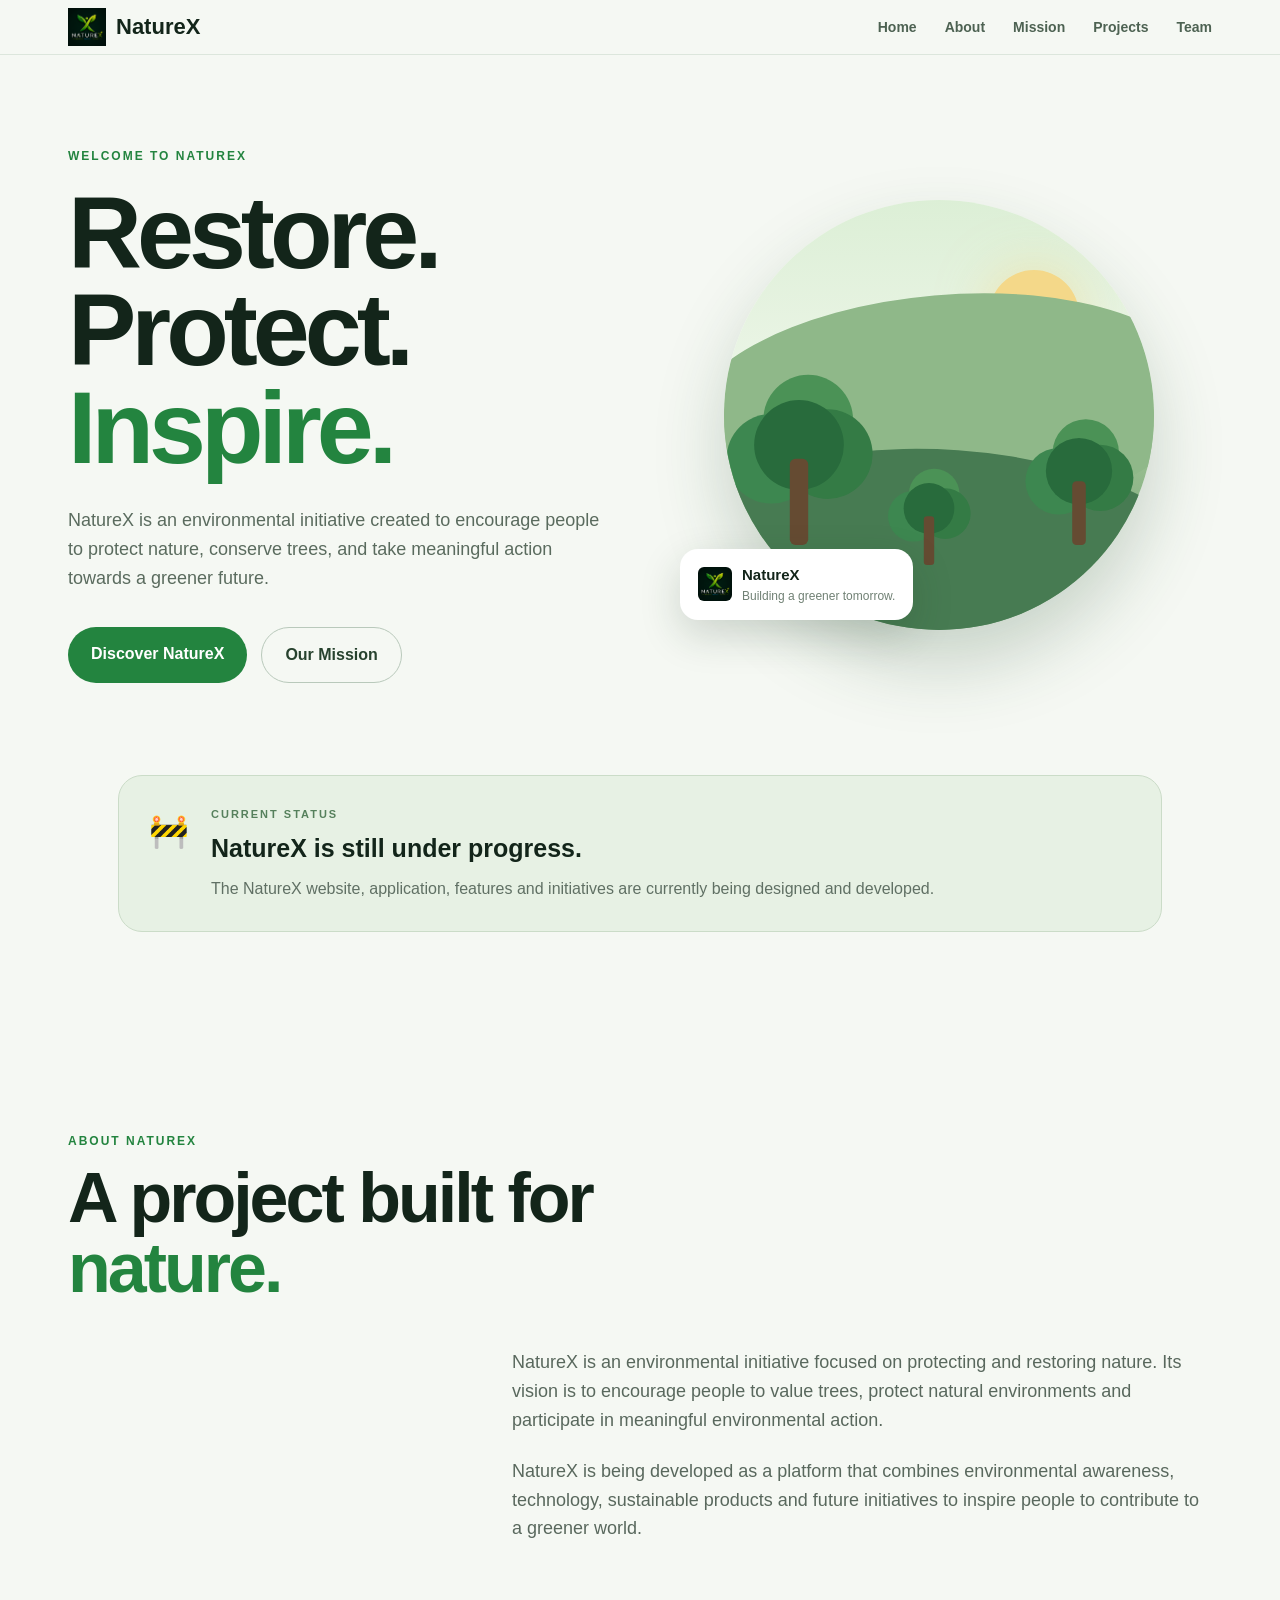
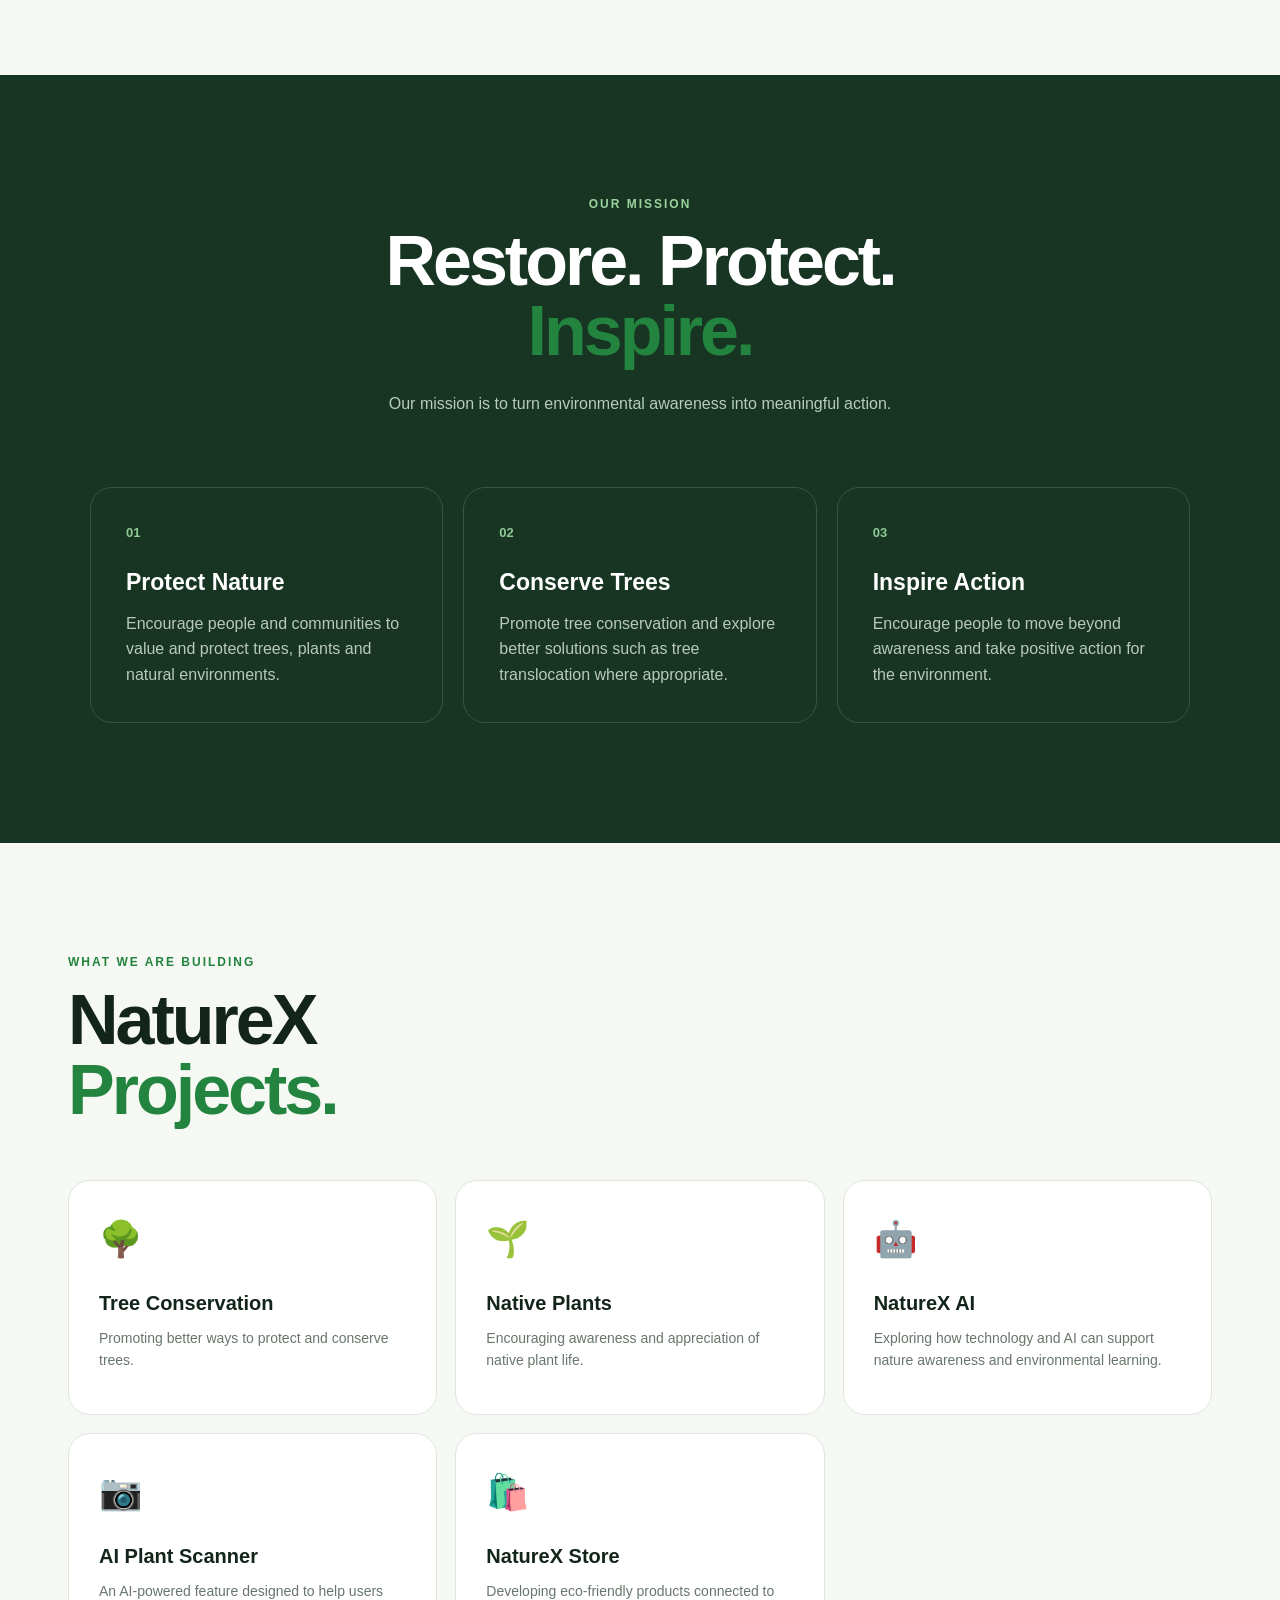
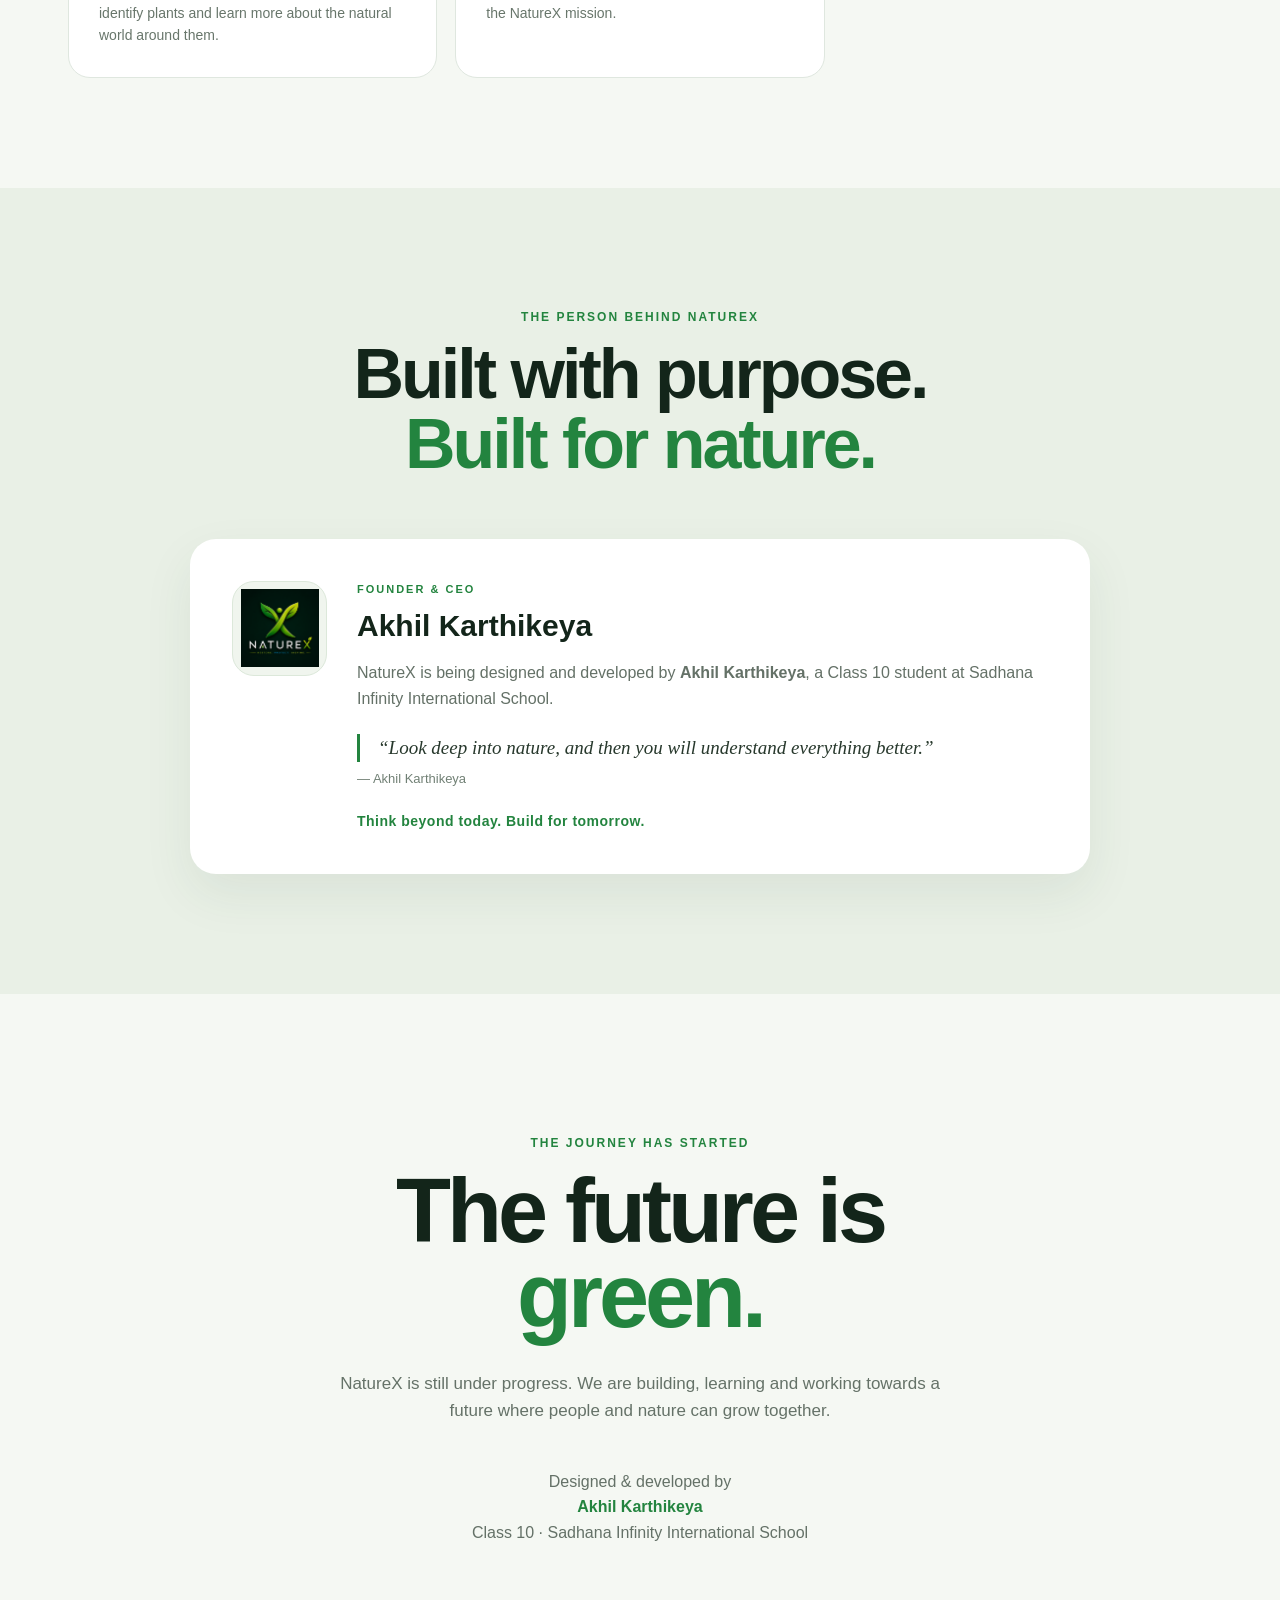
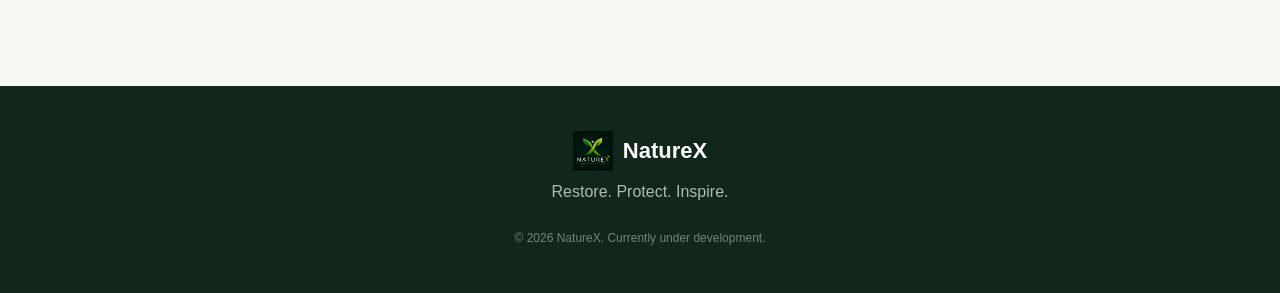
==== index.html @ 099fcb71 "Initial NatureX website" ====
<!DOCTYPE html>
<html lang="en">

<head>

    <meta charset="UTF-8">

    <meta name="viewport"
        content="width=device-width, initial-scale=1.0">

    <title>
        NatureX | Restore. Protect. Inspire.
    </title>

    <meta name="description"
        content="NatureX is an environmental initiative focused on protecting nature, conserving trees, encouraging tree translocation, promoting native plants, and inspiring people to build a greener future.">

    <link rel="stylesheet" href="style.css">

</head>


<body>


    <!-- =========================
         NAVIGATION
    ========================== -->

    <header class="navbar">

        <div class="nav-container">

            <a href="#home" class="brand">

                <img
                    src="images/naturex_logo.png"
                    alt="NatureX Logo"
                >

                <span>
                    NatureX
                </span>

            </a>


            <nav>

                <a href="#home">
                    Home
                </a>

                <a href="#about">
                    About
                </a>

                <a href="#mission">
                    Mission
                </a>

                <a href="#projects">
                    Projects
                </a>

                <a href="#team">
                    Team
                </a>

            </nav>

        </div>

    </header>



    <!-- =========================
         MAIN
    ========================== -->

    <main>


        <!-- =========================
             HERO
        ========================== -->

        <section
            id="home"
            class="hero"
        >

            <div class="hero-content">

                <p class="small-title">
                    WELCOME TO NATUREX
                </p>


                <h1>

                    Restore.<br>

                    Protect.<br>

                    <span>
                        Inspire.
                    </span>

                </h1>


                <p class="hero-text">

                    NatureX is an environmental initiative created
                    to encourage people to protect nature, conserve
                    trees, and take meaningful action towards a
                    greener future.

                </p>


                <div class="hero-buttons">

                    <a
                        href="#about"
                        class="primary-button"
                    >
                        Discover NatureX
                    </a>


                    <a
                        href="#mission"
                        class="secondary-button"
                    >
                        Our Mission
                    </a>

                </div>

            </div>



            <!-- NATURE VISUAL -->

            <div class="hero-nature">

                <div class="nature-scene">

                    <div class="sun"></div>

                    <div class="hill hill-back"></div>

                    <div class="hill hill-front"></div>


                    <div class="tree tree-one">

                        <div class="tree-top"></div>

                        <div class="tree-trunk"></div>

                    </div>


                    <div class="tree tree-two">

                        <div class="tree-top"></div>

                        <div class="tree-trunk"></div>

                    </div>


                    <div class="tree tree-three">

                        <div class="tree-top"></div>

                        <div class="tree-trunk"></div>

                    </div>

                </div>



                <!-- FLOATING NATUREX CARD -->

                <div class="hero-card">

                    <img
                        src="images/naturex_logo.png"
                        alt="NatureX Logo"
                    >

                    <div>

                        <strong>
                            NatureX
                        </strong>

                        <span>
                            Building a greener tomorrow.
                        </span>

                    </div>

                </div>

            </div>

        </section>



        <!-- =========================
             DEVELOPMENT STATUS
        ========================== -->

        <section class="development">

            <div class="development-card">

                <div class="development-icon">
                    🚧
                </div>


                <div>

                    <p class="development-label">
                        CURRENT STATUS
                    </p>


                    <h2>
                        NatureX is still under progress.
                    </h2>


                    <p>

                        The NatureX website, application,
                        features and initiatives are currently
                        being designed and developed.

                    </p>

                </div>

            </div>

        </section>



        <!-- =========================
             ABOUT
        ========================== -->

        <section
            id="about"
            class="section"
        >

            <div class="section-heading">

                <p class="eyebrow">
                    ABOUT NATUREX
                </p>


                <h2>

                    A project built for<br>

                    <span>
                        nature.
                    </span>

                </h2>

            </div>


            <div class="about-content">

                <p>

                    NatureX is an environmental initiative
                    focused on protecting and restoring nature.
                    Its vision is to encourage people to value
                    trees, protect natural environments and
                    participate in meaningful environmental action.

                </p>


                <p>

                    NatureX is being developed as a platform
                    that combines environmental awareness,
                    technology, sustainable products and future
                    initiatives to inspire people to contribute
                    to a greener world.

                </p>

            </div>

        </section>



        <!-- =========================
             MISSION
        ========================== -->

        <section
            id="mission"
            class="mission-section"
        >

            <div class="section-heading center">

                <p class="eyebrow">
                    OUR MISSION
                </p>


                <h2>

                    Restore. Protect.<br>

                    <span>
                        Inspire.
                    </span>

                </h2>


                <p class="heading-description">

                    Our mission is to turn environmental
                    awareness into meaningful action.

                </p>

            </div>



            <div class="mission-grid">


                <div class="mission-card">

                    <div class="mission-number">
                        01
                    </div>


                    <h3>
                        Protect Nature
                    </h3>


                    <p>

                        Encourage people and communities
                        to value and protect trees, plants
                        and natural environments.

                    </p>

                </div>



                <div class="mission-card">

                    <div class="mission-number">
                        02
                    </div>


                    <h3>
                        Conserve Trees
                    </h3>


                    <p>

                        Promote tree conservation and explore
                        better solutions such as tree
                        translocation where appropriate.

                    </p>

                </div>



                <div class="mission-card">

                    <div class="mission-number">
                        03
                    </div>


                    <h3>
                        Inspire Action
                    </h3>


                    <p>

                        Encourage people to move beyond
                        awareness and take positive action
                        for the environment.

                    </p>

                </div>

            </div>

        </section>



        <!-- =========================
             PROJECTS
        ========================== -->

        <section
            id="projects"
            class="section"
        >

            <div class="section-heading">

                <p class="eyebrow">
                    WHAT WE ARE BUILDING
                </p>


                <h2>

                    NatureX<br>

                    <span>
                        Projects.
                    </span>

                </h2>

            </div>



            <div class="projects-grid">


                <!-- TREE CONSERVATION -->

                <div class="project-card">

                    <span class="project-icon">
                        🌳
                    </span>


                    <h3>
                        Tree Conservation
                    </h3>


                    <p>

                        Promoting better ways to protect
                        and conserve trees.

                    </p>

                </div>



                <!-- NATIVE PLANTS -->

                <div class="project-card">

                    <span class="project-icon">
                        🌱
                    </span>


                    <h3>
                        Native Plants
                    </h3>


                    <p>

                        Encouraging awareness and appreciation
                        of native plant life.

                    </p>

                </div>



                <!-- NATUREX AI -->

                <div class="project-card">

                    <span class="project-icon">
                        🤖
                    </span>


                    <h3>
                        NatureX AI
                    </h3>


                    <p>

                        Exploring how technology and AI can
                        support nature awareness and
                        environmental learning.

                    </p>

                </div>



                <!-- AI PLANT SCANNER -->

                <div class="project-card">

                    <span class="project-icon">
                        📷
                    </span>


                    <h3>
                        AI Plant Scanner
                    </h3>


                    <p>

                        An AI-powered feature designed to
                        help users identify plants and learn
                        more about the natural world around them.

                    </p>

                </div>



                <!-- NATUREX STORE -->

                <div class="project-card">

                    <span class="project-icon">
                        🛍️
                    </span>


                    <h3>
                        NatureX Store
                    </h3>


                    <p>

                        Developing eco-friendly products
                        connected to the NatureX mission.

                    </p>

                </div>

            </div>

        </section>



        <!-- =========================
             TEAM / FOUNDER
        ========================== -->

        <section
            id="team"
            class="team-section"
        >

            <div class="section-heading center">

                <p class="eyebrow">
                    THE PERSON BEHIND NATUREX
                </p>


                <h2>

                    Built with purpose.<br>

                    <span>
                        Built for nature.
                    </span>

                </h2>

            </div>



            <div class="founder-card">


                <!-- NATUREX LOGO -->

                <div class="founder-icon">

                    <img
                        src="images/naturex_logo.png"
                        alt="NatureX Logo"
                    >

                </div>



                <div class="founder-content">

                    <p class="founder-role">
                        FOUNDER & CEO
                    </p>


                    <h3>
                        Akhil Karthikeya
                    </h3>


                    <p class="founder-description">

                        NatureX is being designed and developed
                        by <strong>Akhil Karthikeya</strong>,
                        a Class 10 student at Sadhana Infinity
                        International School.

                    </p>


                    <!-- QUOTE -->

                    <blockquote>

                        “Look deep into nature, and then you
                        will understand everything better.”

                    </blockquote>


                    <p class="quote-author">
                        — Akhil Karthikeya
                    </p>


                    <p class="founder-motto">

                        Think beyond today.
                        Build for tomorrow.

                    </p>

                </div>

            </div>

        </section>



        <!-- =========================
             FINAL MESSAGE
        ========================== -->

        <section class="final-message">

            <p class="eyebrow">
                THE JOURNEY HAS STARTED
            </p>


            <h2>

                The future is<br>

                <span>
                    green.
                </span>

            </h2>


            <p>

                NatureX is still under progress.
                We are building, learning and working
                towards a future where people and nature
                can grow together.

            </p>


            <div class="final-credit">

                Designed & developed by<br>


                <strong>
                    Akhil Karthikeya
                </strong>


                <br>


                Class 10 · Sadhana Infinity International School

            </div>

        </section>

    </main>



    <!-- =========================
         FOOTER
    ========================== -->

    <footer>

        <div class="footer-logo">

            <img
                src="images/naturex_logo.png"
                alt="NatureX Logo"
            >


            <span>
                NatureX
            </span>

        </div>


        <p>
            Restore. Protect. Inspire.
        </p>


        <p class="copyright">

            © 2026 NatureX.
            Currently under development.

        </p>

    </footer>



    <script src="script.js"></script>

</body>

</html>
---- style.css ----
* {
    margin: 0;
    padding: 0;
    box-sizing: border-box;
}


html {
    scroll-behavior: smooth;
}


body {
    font-family: Arial, Helvetica, sans-serif;

    background: #f5f8f3;

    color: #13251a;

    line-height: 1.6;
}


a {
    text-decoration: none;

    color: inherit;
}


/* =========================
   NAVIGATION
========================= */

.navbar {
    position: sticky;

    top: 0;

    z-index: 1000;

    background: rgba(245, 248, 243, 0.94);

    backdrop-filter: blur(12px);

    border-bottom: 1px solid #dce6dc;
}


.nav-container {
    max-width: 1200px;

    margin: auto;

    padding: 8px 28px;

    display: flex;

    align-items: center;

    justify-content: space-between;
}


.brand {
    display: flex;

    align-items: center;

    gap: 10px;

    font-size: 22px;

    font-weight: 800;
}


.brand img {
    width: 38px;

    height: 38px;

    object-fit: contain;
}


nav {
    display: flex;

    gap: 28px;
}


nav a {
    font-size: 14px;

    font-weight: 600;

    color: #4d6252;

    transition: 0.3s;
}


nav a:hover {
    color: #23843f;
}


/* =========================
   HERO
========================= */

.hero {
    min-height: 720px;

    max-width: 1200px;

    margin: auto;

    padding: 80px 28px;

    display: grid;

    grid-template-columns: 1fr 1fr;

    align-items: center;

    gap: 50px;
}


.small-title,
.eyebrow {
    color: #23843f;

    font-size: 12px;

    font-weight: 800;

    letter-spacing: 2px;
}


.hero h1 {
    margin-top: 18px;

    font-size: clamp(58px, 8vw, 105px);

    line-height: 0.95;

    letter-spacing: -5px;
}


.hero h1 span,
.section-heading span,
.final-message span {
    color: #23843f;
}


.hero-text {
    max-width: 570px;

    margin-top: 30px;

    font-size: 18px;

    color: #5a6b5e;
}


.hero-buttons {
    margin-top: 35px;

    display: flex;

    gap: 14px;

    flex-wrap: wrap;
}


.primary-button,
.secondary-button {
    padding: 14px 23px;

    border-radius: 50px;

    font-weight: 700;

    transition: 0.3s;
}


.primary-button {
    background: #23843f;

    color: white;
}


.primary-button:hover {
    transform: translateY(-3px);

    box-shadow:
        0 10px 25px rgba(35, 132, 63, 0.25);
}


.secondary-button {
    border: 1px solid #b9c9bb;

    color: #27422e;
}


.secondary-button:hover {
    background: #e6eee5;
}


/* =========================
   HERO NATURE SCENE
========================= */

.hero-nature {
    min-height: 480px;

    position: relative;

    display: flex;

    justify-content: center;

    align-items: center;
}


.nature-scene {
    width: 430px;

    height: 430px;

    position: relative;

    overflow: hidden;

    border-radius: 50%;

    background:
        linear-gradient(
            180deg,
            #dcefd6 0%,
            #eef6e9 48%,
            #a7c99b 49%,
            #65966a 100%
        );

    box-shadow:
        0 35px 70px rgba(39, 84, 48, 0.22);

    transition:
        transform 0.5s ease,
        box-shadow 0.5s ease;
}


.nature-scene:hover {
    transform: translateY(-8px) scale(1.02);

    box-shadow:
        0 45px 85px rgba(39, 84, 48, 0.28);
}


/* SUN */

.sun {
    position: absolute;

    width: 90px;

    height: 90px;

    border-radius: 50%;

    background: #f4d889;

    top: 70px;

    right: 75px;

    box-shadow:
        0 0 50px rgba(244, 216, 137, 0.55);
}


/* HILLS */

.hill {
    position: absolute;

    border-radius: 50%;
}


.hill-back {
    width: 520px;

    height: 230px;

    left: -40px;

    bottom: 105px;

    background: #8fb889;

    transform: rotate(-5deg);
}


.hill-front {
    width: 560px;

    height: 260px;

    left: -55px;

    bottom: -80px;

    background: #477b52;

    transform: rotate(4deg);
}


/* TREES */

.tree {
    position: absolute;

    bottom: 85px;

    z-index: 5;
}


.tree-trunk {
    position: absolute;

    width: 16px;

    height: 75px;

    left: 50%;

    transform: translateX(-50%);

    bottom: 0;

    background: #654b32;

    border-radius: 5px;
}


.tree-top {
    position: absolute;

    width: 78px;

    height: 78px;

    left: 50%;

    transform: translateX(-50%);

    bottom: 48px;

    border-radius: 50%;

    background: #286b3c;

    box-shadow:
        25px 8px 0 #347b45,
        -24px 12px 0 #3d8750,
        8px -22px 0 #4b9256;
}


.tree-one {
    left: 75px;

    transform: scale(1.15);
}


.tree-two {
    right: 75px;

    transform: scale(0.85);
}


.tree-three {
    left: 205px;

    bottom: 65px;

    transform: scale(0.65);
}


/* =========================
   FLOATING NATUREX CARD
========================= */

.hero-card {
    position: absolute;

    bottom: 35px;

    left: 15px;

    background: white;

    padding: 14px 18px;

    border-radius: 18px;

    box-shadow:
        0 15px 40px rgba(25, 55, 31, 0.18);

    display: flex;

    align-items: center;

    gap: 10px;

    z-index: 20;

    animation:
        floatingCard 4s ease-in-out infinite;
}


.hero-card img {
    width: 34px;

    height: 34px;

    object-fit: contain;

    border-radius: 6px;
}


.hero-card div {
    display: flex;

    flex-direction: column;
}


.hero-card strong {
    font-size: 15px;
}


.hero-card span {
    color: #708074;

    font-size: 12px;
}


@keyframes floatingCard {

    0%,
    100% {
        transform: translateY(0);
    }

    50% {
        transform: translateY(-8px);
    }
}


/* =========================
   DEVELOPMENT NOTICE
========================= */

.development {
    max-width: 1100px;

    margin: auto;

    padding:
        0 28px 90px;
}


.development-card {
    background: #e7f1e4;

    border: 1px solid #cbdcc8;

    border-radius: 24px;

    padding: 30px;

    display: flex;

    gap: 22px;

    align-items: flex-start;
}


.development-icon {
    font-size: 32px;
}


.development-label {
    color: #56805c;

    font-size: 11px;

    font-weight: 800;

    letter-spacing: 2px;
}


.development h2 {
    margin:
        4px 0 8px;

    font-size: 25px;
}


.development p:last-child {
    color: #607064;
}


/* =========================
   GENERAL SECTIONS
========================= */

.section {
    max-width: 1200px;

    margin: auto;

    padding:
        110px 28px;
}


.section-heading h2 {
    margin-top: 12px;

    font-size:
        clamp(42px, 6vw, 70px);

    line-height: 1;

    letter-spacing: -3px;
}


.about-content {
    max-width: 700px;

    margin-top: 45px;

    margin-left: auto;
}


.about-content p {
    margin-bottom: 22px;

    font-size: 18px;

    color: #59685d;
}


/* =========================
   MISSION
========================= */

.mission-section {
    padding:
        120px 28px;

    background: #173522;

    color: white;
}


.center {
    text-align: center;
}


.mission-section .eyebrow {
    color: #9bd39e;
}


.mission-section h2 {
    margin-top: 12px;

    font-size:
        clamp(42px, 6vw, 70px);

    line-height: 1;

    letter-spacing: -3px;
}


.heading-description {
    max-width: 560px;

    margin:
        25px auto 0;

    color: #b8cbbd;
}


.mission-grid {
    max-width: 1100px;

    margin:
        70px auto 0;

    display: grid;

    grid-template-columns:
        repeat(3, 1fr);

    gap: 20px;
}


.mission-card {
    padding: 35px;

    border:
        1px solid #365540;

    border-radius: 22px;

    transition:
        transform 0.3s ease,
        background 0.3s ease;
}


.mission-card:hover {
    transform: translateY(-6px);

    background: #1d412a;
}


.mission-number {
    color: #8fc995;

    font-weight: 800;

    font-size: 13px;
}


.mission-card h3 {
    margin:
        20px 0 10px;

    font-size: 23px;
}


.mission-card p {
    color: #b9c9bd;
}


/* =========================
   PROJECTS
========================= */

.projects-grid {
    margin-top: 55px;

    display: grid;

    grid-template-columns:
        repeat(3, 1fr);

    gap: 18px;
}


.project-card {
    min-height: 235px;

    padding: 30px;

    background: white;

    border:
        1px solid #dfe7df;

    border-radius: 22px;

    transition:
        0.3s;

    display: flex;

    flex-direction: column;

    justify-content: flex-start;
}


.project-card:hover {
    transform: translateY(-7px);

    box-shadow:
        0 20px 40px
        rgba(38, 71, 43, 0.1);
}


.project-icon {
    font-size: 35px;

    display: block;

    margin-bottom: 12px;
}


.project-card h3 {
    margin:
        8px 0 8px;

    font-size: 20px;
}


.project-card p {
    color: #68766b;

    font-size: 14px;
}


/* =========================
   TEAM / FOUNDER
========================= */

.team-section {
    padding:
        120px 28px;

    background: #e9f0e6;
}


.founder-card {
    max-width: 900px;

    margin:
        60px auto 0;

    padding: 42px;

    background: white;

    border-radius: 26px;

    display: flex;

    gap: 30px;

    align-items: flex-start;

    box-shadow:
        0 20px 50px
        rgba(42, 71, 46, 0.08);
}


/* FOUNDER LOGO */

.founder-icon {
    width: 95px;

    height: 95px;

    flex-shrink: 0;

    border-radius: 22px;

    display: grid;

    place-items: center;

    background: #f0f5ee;

    border: 1px solid #dce8da;

    overflow: hidden;
}


.founder-icon img {
    width: 78px;

    height: 78px;

    object-fit: contain;
}


.founder-content {
    flex: 1;
}


.founder-role {
    color: #23843f;

    font-size: 11px;

    font-weight: 800;

    letter-spacing: 2px;
}


.founder-card h3 {
    font-size: 30px;

    margin:
        4px 0 10px;
}


.founder-description {
    color: #647167;

    margin-bottom: 22px;
}


/* QUOTE */

.founder-card blockquote {
    margin-top: 18px;

    padding-left: 18px;

    border-left: 3px solid #23843f;

    font-family:
        Georgia,
        "Times New Roman",
        serif;

    font-size: 19px;

    font-style: italic;

    line-height: 1.5;

    color: #27382c;
}


.quote-author {
    margin-top: 7px;

    color: #718075;

    font-size: 13px;
}


.founder-motto {
    margin-top: 20px;

    color: #23843f;

    font-size: 14px;

    font-weight: 800;

    letter-spacing: 0.5px;
}


/* =========================
   FINAL MESSAGE
========================= */

.final-message {
    padding:
        140px 28px;

    text-align: center;

    background: #f5f8f3;
}


.final-message h2 {
    margin-top: 15px;

    font-size:
        clamp(50px, 8vw, 90px);

    line-height: 0.95;

    letter-spacing: -4px;
}


.final-message > p:not(.eyebrow) {
    max-width: 600px;

    margin:
        30px auto;

    color: #657268;

    font-size: 17px;
}


.final-credit {
    margin-top: 45px;

    color: #647167;
}


.final-credit strong {
    color: #23843f;
}


/* =========================
   FOOTER
========================= */

footer {
    padding:
        45px 28px;

    text-align: center;

    background: #11271a;

    color: #aebdaf;
}


.footer-logo {
    display: flex;

    align-items: center;

    justify-content: center;

    gap: 10px;

    color: white;

    font-size: 22px;

    font-weight: 800;
}


.footer-logo img {
    width: 40px;

    height: 40px;

    object-fit: contain;
}


footer p {
    margin-top: 8px;
}


.copyright {
    margin-top: 25px;

    font-size: 12px;

    color: #738578;
}


/* =========================
   TABLET
========================= */

@media (max-width: 900px) {

    nav {
        display: none;
    }


    .hero {
        grid-template-columns: 1fr;

        padding-top: 60px;
    }


    .hero-nature {
        min-height: 400px;
    }


    .nature-scene {
        width: 350px;

        height: 350px;
    }


    .mission-grid {
        grid-template-columns:
            1fr 1fr;
    }


    .projects-grid {
        grid-template-columns:
            1fr 1fr;
    }

}


/* =========================
   MOBILE
========================= */

@media (max-width: 600px) {

    .nav-container {
        padding:
            8px 18px;
    }


    .brand {
        font-size: 19px;
    }


    .hero {
        padding:
            50px 20px;
    }


    .hero h1 {
        letter-spacing: -3px;
    }


    .hero-text {
        font-size: 16px;
    }


    .hero-nature {
        min-height: 340px;
    }


    .nature-scene {
        width: 290px;

        height: 290px;
    }


    .sun {
        width: 60px;

        height: 60px;

        top: 45px;

        right: 50px;
    }


    .hill-back {
        width: 380px;

        height: 180px;

        left: -45px;
    }


    .hill-front {
        width: 420px;

        height: 200px;

        left: -65px;
    }


    .tree-one {
        left: 40px;
    }


    .tree-two {
        right: 40px;
    }


    .tree-three {
        left: 135px;
    }


    .tree-top {
        width: 58px;

        height: 58px;
    }


    .tree-trunk {
        width: 12px;

        height: 58px;
    }


    .tree {
        bottom: 60px;
    }


    .hero-card {
        bottom: 15px;

        left: 5px;

        padding:
            11px 14px;
    }


    .hero-card img {
        width: 30px;

        height: 30px;
    }


    .development-card {
        flex-direction: column;
    }


    .mission-grid,
    .projects-grid {
        grid-template-columns: 1fr;
    }


    .founder-card {
        flex-direction: column;

        text-align: center;

        align-items: center;

        padding: 30px 24px;
    }


    .founder-card blockquote {
        text-align: left;
    }


    .section,
    .mission-section,
    .team-section {
        padding-top: 80px;

        padding-bottom: 80px;
    }


    .final-message {
        padding:
            100px 20px;
    }

}
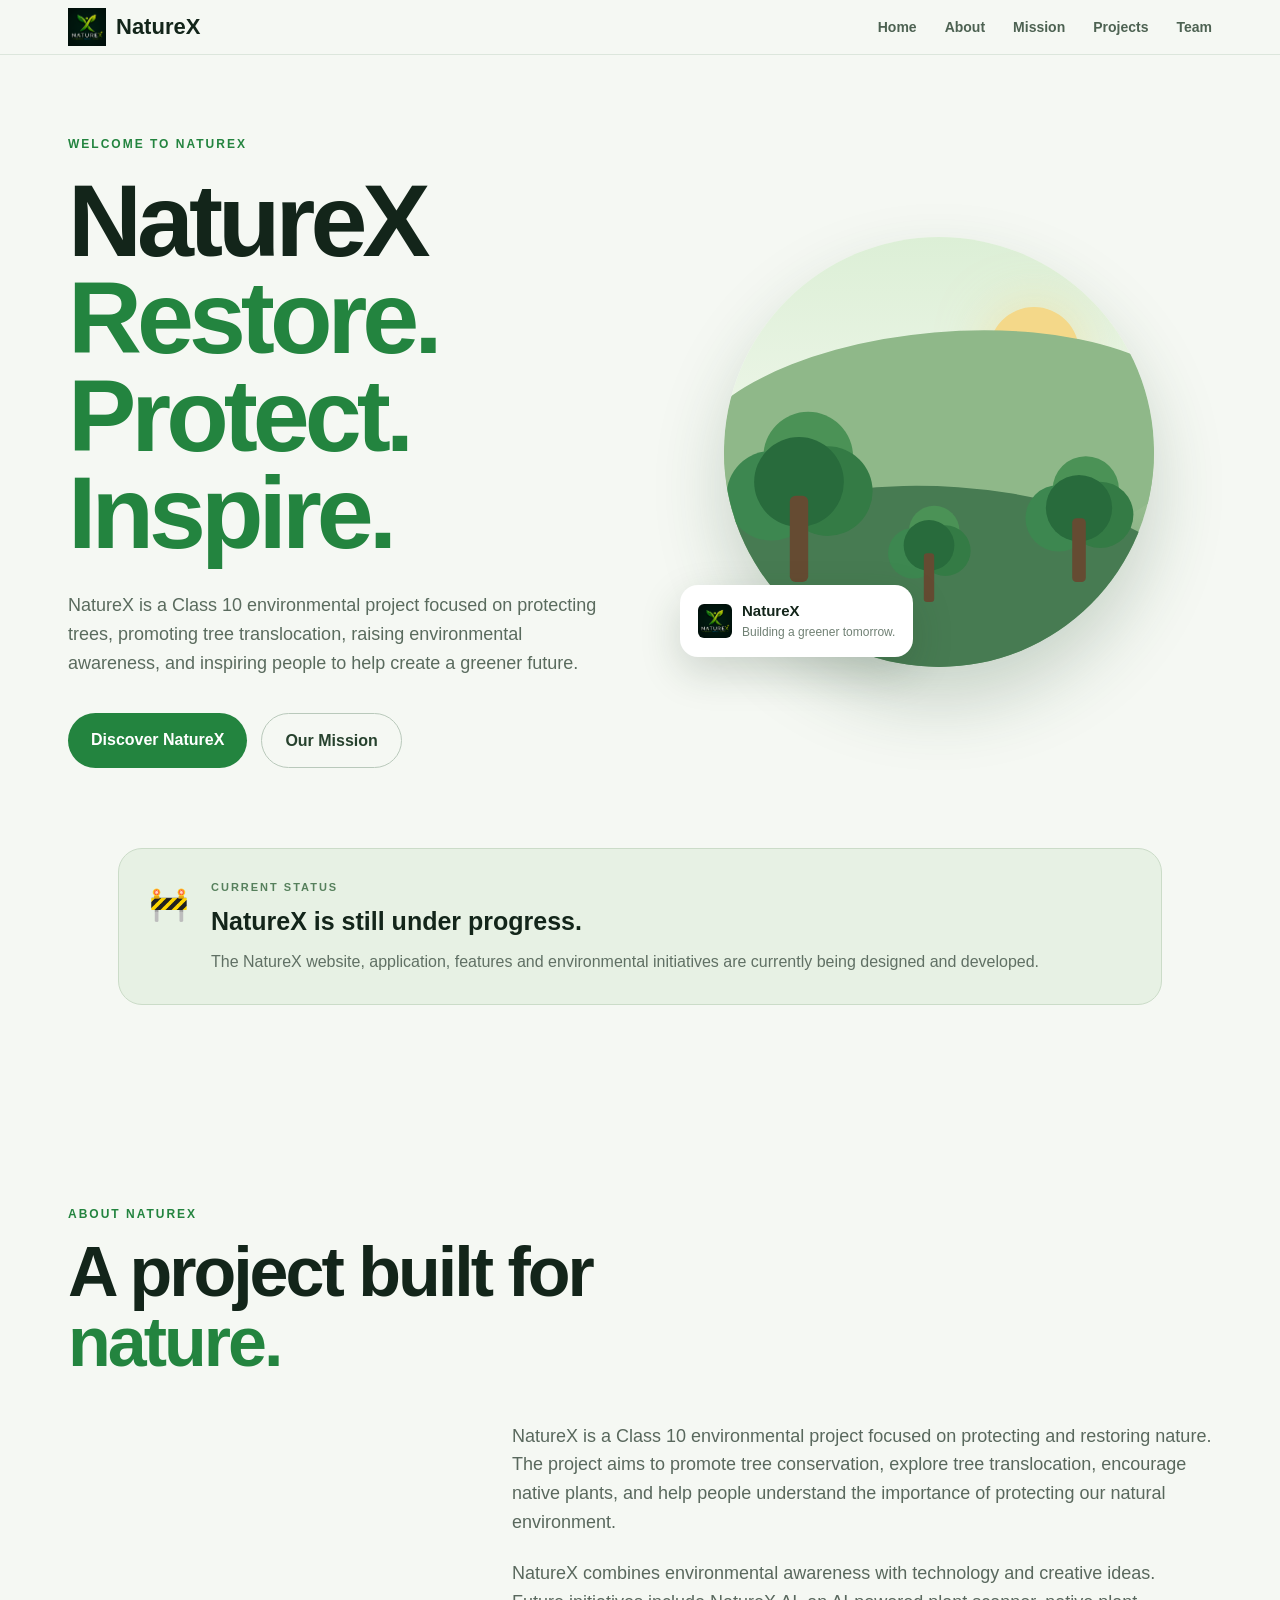
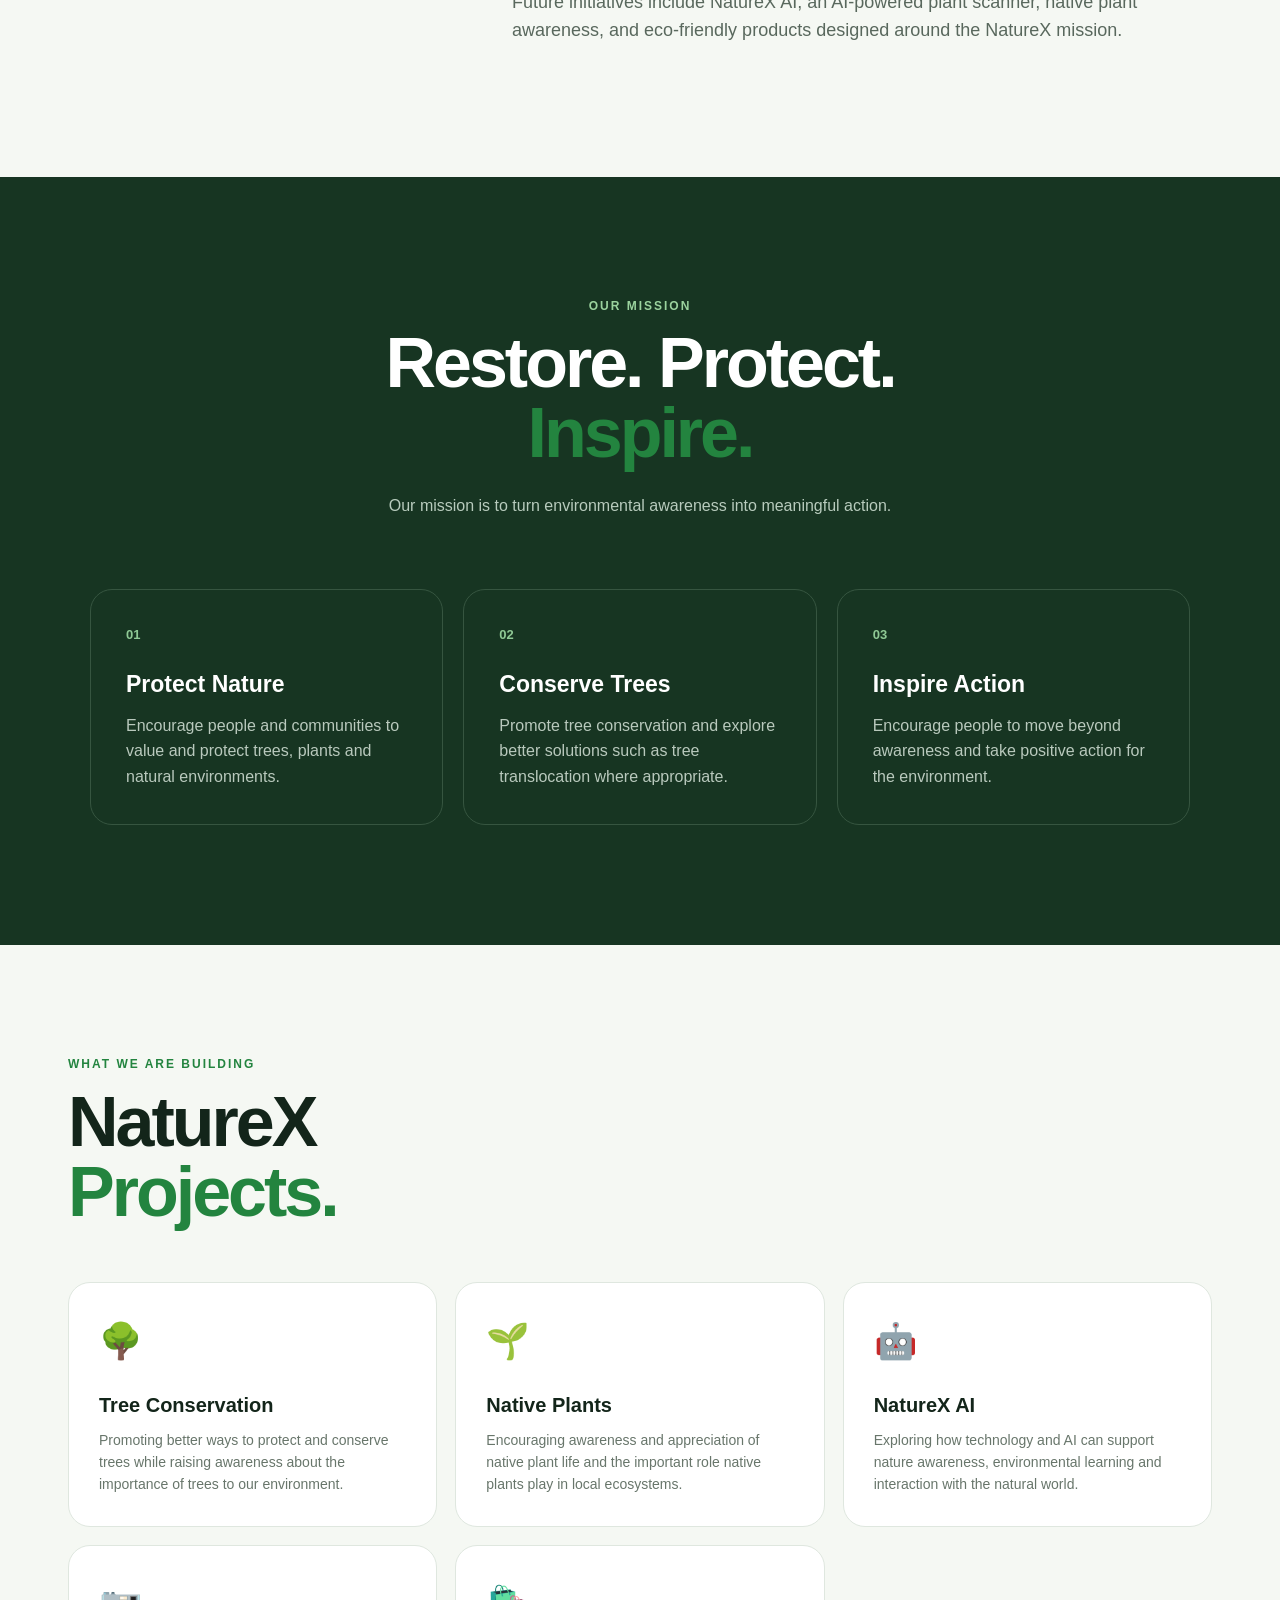
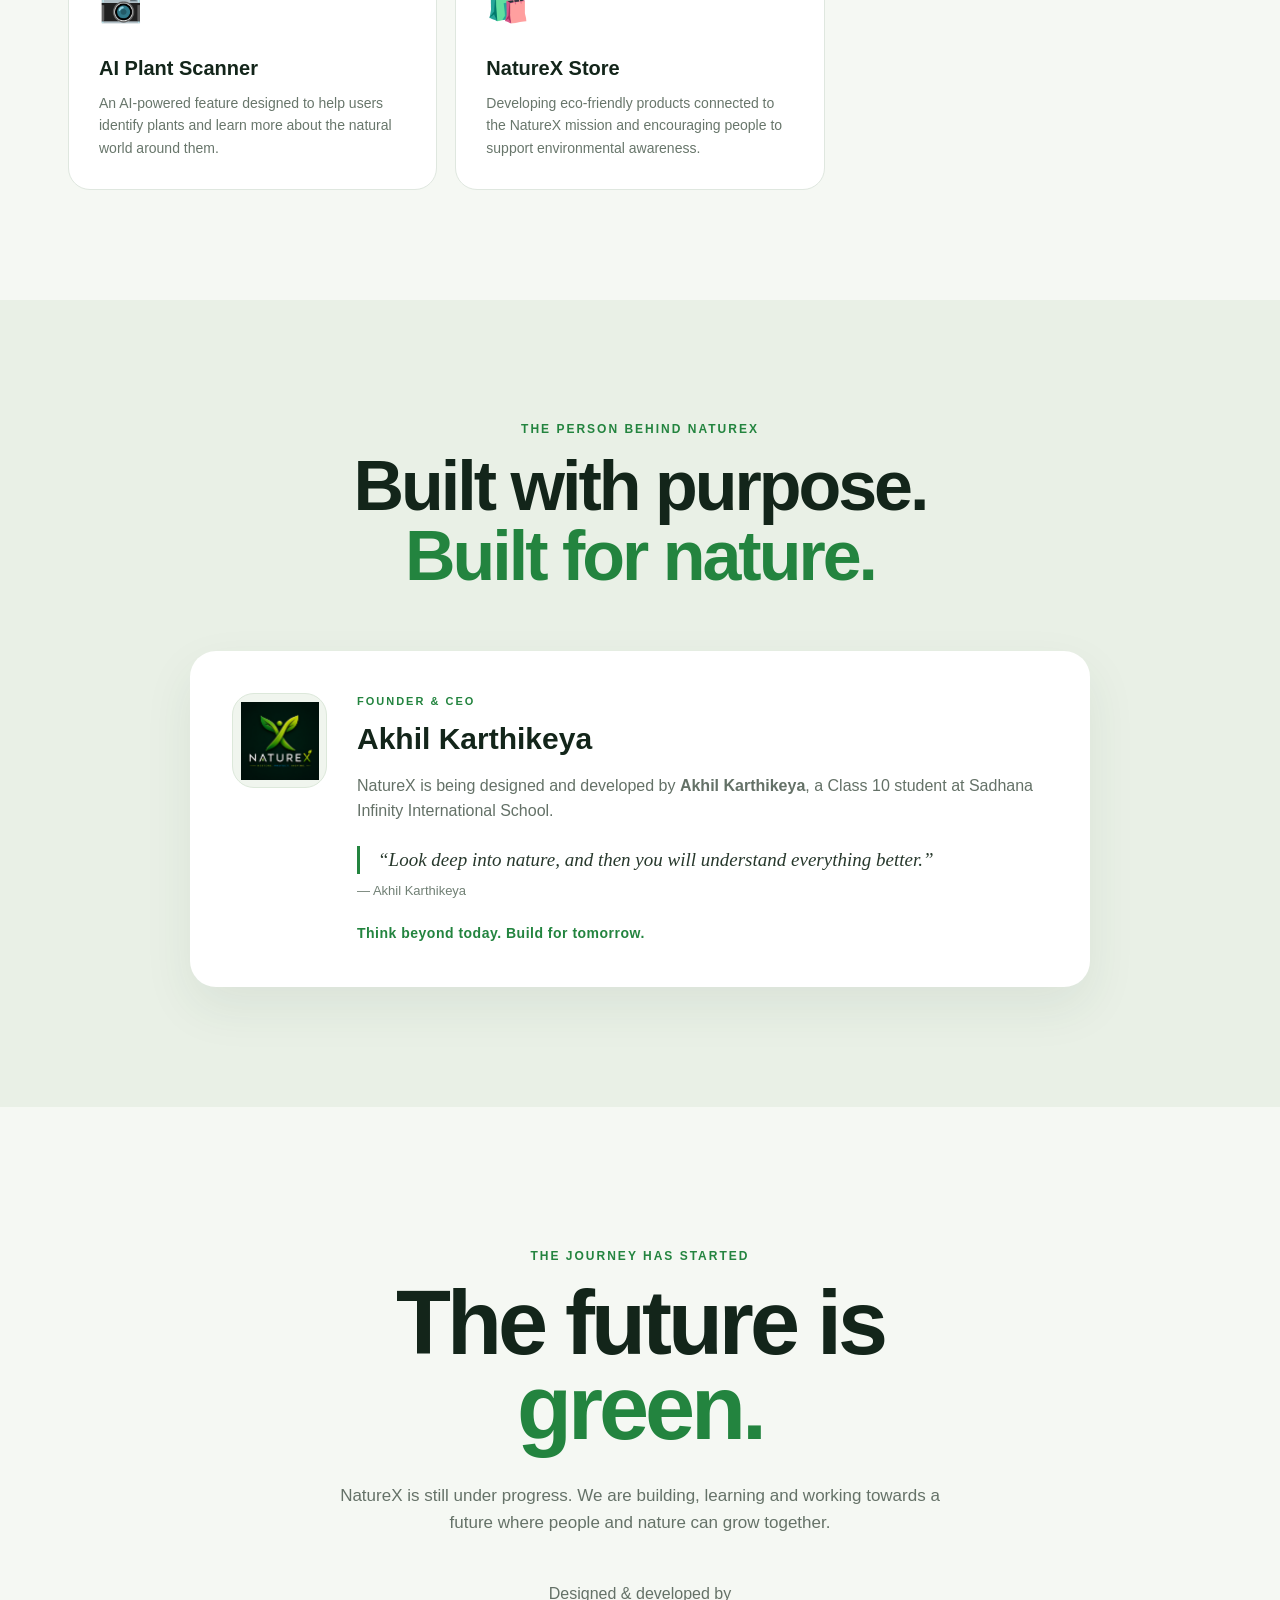
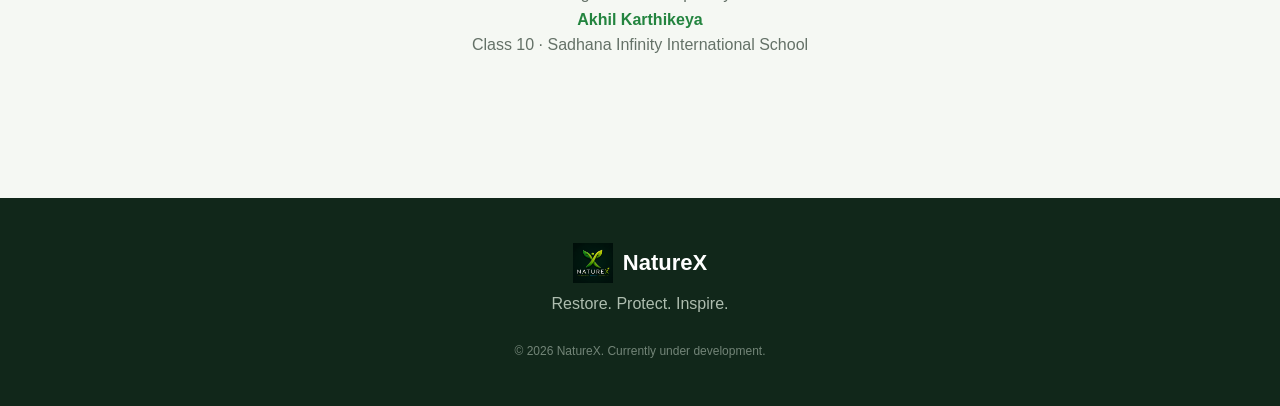
==== commit 0e5a3079: "Inprove NatureX homepage SEO" ====
--- a/index.html
+++ b/index.html
@@ -5,17 +5,116 @@
 
     <meta charset="UTF-8">
 
-    <meta name="viewport"
-        content="width=device-width, initial-scale=1.0">
-
-    <title>
-        NatureX | Restore. Protect. Inspire.
-    </title>
-
-    <meta name="description"
-        content="NatureX is an environmental initiative focused on protecting nature, conserving trees, encouraging tree translocation, promoting native plants, and inspiring people to build a greener future.">
-
-    <link rel="stylesheet" href="style.css">
+    <meta name="viewport" content="width=device-width, initial-scale=1.0">
+
+
+    <!-- =========================
+         BASIC SEO
+    ========================== -->
+
+    <title>NatureX | Class 10 Environmental Project | Tree Conservation</title>
+
+    <meta
+        name="description"
+        content="NatureX is a Class 10 environmental project focused on tree conservation, tree translocation, native plants, environmental awareness, AI-powered plant learning, and eco-friendly solutions."
+    >
+
+    <meta
+        name="keywords"
+        content="NatureX, NatureX project, Class 10 environmental project, environmental project, tree conservation, tree translocation, native plants, environmental awareness, plant identification, eco-friendly products"
+    >
+
+    <meta
+        name="author"
+        content="Akhil Karthikeya"
+    >
+
+    <meta
+        name="robots"
+        content="index, follow"
+    >
+
+
+    <!-- =========================
+         CANONICAL URL
+    ========================== -->
+
+    <link
+        rel="canonical"
+        href="https://velichetiakhil17-blip.github.io/NatureX-Webdesign/"
+    >
+
+
+    <!-- =========================
+         OPEN GRAPH
+         Used when website is shared
+    ========================== -->
+
+    <meta
+        property="og:title"
+        content="NatureX | Class 10 Environmental Project"
+    >
+
+    <meta
+        property="og:description"
+        content="NatureX is a Class 10 environmental project focused on protecting trees, tree translocation, native plants, environmental awareness, and technology for nature."
+    >
+
+    <meta
+        property="og:type"
+        content="website"
+    >
+
+    <meta
+        property="og:url"
+        content="https://velichetiakhil17-blip.github.io/NatureX-Webdesign/"
+    >
+
+    <meta
+        property="og:image"
+        content="https://velichetiakhil17-blip.github.io/NatureX-Webdesign/images/naturex_logo.png"
+    >
+
+
+    <!-- =========================
+         WEBSITE THEME
+    ========================== -->
+
+    <meta
+        name="theme-color"
+        content="#1f7a45"
+    >
+
+
+    <!-- =========================
+         STRUCTURED DATA
+         Helps search engines
+         understand the website
+    ========================== -->
+
+    <script type="application/ld+json">
+    {
+        "@context": "https://schema.org",
+        "@type": "WebSite",
+        "name": "NatureX",
+        "url": "https://velichetiakhil17-blip.github.io/NatureX-Webdesign/",
+        "description": "NatureX is a Class 10 environmental project focused on tree conservation, tree translocation, native plants, environmental awareness and technology for nature.",
+        "author": {
+            "@type": "Person",
+            "name": "Akhil Karthikeya"
+        }
+    }
+    </script>
+
+
+    <!-- =========================
+         STYLESHEET
+    ========================== -->
+
+    <link
+        rel="stylesheet"
+        href="style.css"
+    >
 
 </head>
 
@@ -35,7 +134,7 @@
 
                 <img
                     src="images/naturex_logo.png"
-                    alt="NatureX Logo"
+                    alt="NatureX environmental project logo"
                 >
 
                 <span>
@@ -100,12 +199,10 @@
 
                 <h1>
 
-                    Restore.<br>
-
-                    Protect.<br>
+                    NatureX<br>
 
                     <span>
-                        Inspire.
+                        Restore. Protect. Inspire.
                     </span>
 
                 </h1>
@@ -113,10 +210,10 @@
 
                 <p class="hero-text">
 
-                    NatureX is an environmental initiative created
-                    to encourage people to protect nature, conserve
-                    trees, and take meaningful action towards a
-                    greener future.
+                    NatureX is a Class 10 environmental project focused on
+                    protecting trees, promoting tree translocation, raising
+                    environmental awareness, and inspiring people to help
+                    create a greener future.
 
                 </p>
 
@@ -193,7 +290,7 @@
 
                     <img
                         src="images/naturex_logo.png"
-                        alt="NatureX Logo"
+                        alt="NatureX environmental project logo"
                     >
 
                     <div>
@@ -244,8 +341,8 @@
                     <p>
 
                         The NatureX website, application,
-                        features and initiatives are currently
-                        being designed and developed.
+                        features and environmental initiatives
+                        are currently being designed and developed.
 
                     </p>
 
@@ -290,22 +387,21 @@
 
                 <p>
 
-                    NatureX is an environmental initiative
-                    focused on protecting and restoring nature.
-                    Its vision is to encourage people to value
-                    trees, protect natural environments and
-                    participate in meaningful environmental action.
+                    NatureX is a Class 10 environmental project focused on
+                    protecting and restoring nature. The project aims to
+                    promote tree conservation, explore tree translocation,
+                    encourage native plants, and help people understand
+                    the importance of protecting our natural environment.
 
                 </p>
 
 
                 <p>
 
-                    NatureX is being developed as a platform
-                    that combines environmental awareness,
-                    technology, sustainable products and future
-                    initiatives to inspire people to contribute
-                    to a greener world.
+                    NatureX combines environmental awareness with technology
+                    and creative ideas. Future initiatives include NatureX AI,
+                    an AI-powered plant scanner, native plant awareness,
+                    and eco-friendly products designed around the NatureX mission.
 
                 </p>
 
@@ -482,7 +578,9 @@
                     <p>
 
                         Promoting better ways to protect
-                        and conserve trees.
+                        and conserve trees while raising
+                        awareness about the importance
+                        of trees to our environment.
 
                     </p>
 
@@ -507,7 +605,8 @@
                     <p>
 
                         Encouraging awareness and appreciation
-                        of native plant life.
+                        of native plant life and the important
+                        role native plants play in local ecosystems.
 
                     </p>
 
@@ -532,8 +631,8 @@
                     <p>
 
                         Exploring how technology and AI can
-                        support nature awareness and
-                        environmental learning.
+                        support nature awareness, environmental
+                        learning and interaction with the natural world.
 
                     </p>
 
@@ -584,7 +683,9 @@
                     <p>
 
                         Developing eco-friendly products
-                        connected to the NatureX mission.
+                        connected to the NatureX mission
+                        and encouraging people to support
+                        environmental awareness.
 
                     </p>
 
@@ -635,7 +736,7 @@
 
                     <img
                         src="images/naturex_logo.png"
-                        alt="NatureX Logo"
+                        alt="NatureX environmental project logo"
                     >
 
                 </div>
@@ -759,7 +860,7 @@
 
             <img
                 src="images/naturex_logo.png"
-                alt="NatureX Logo"
+                alt="NatureX environmental project logo"
             >
 
 
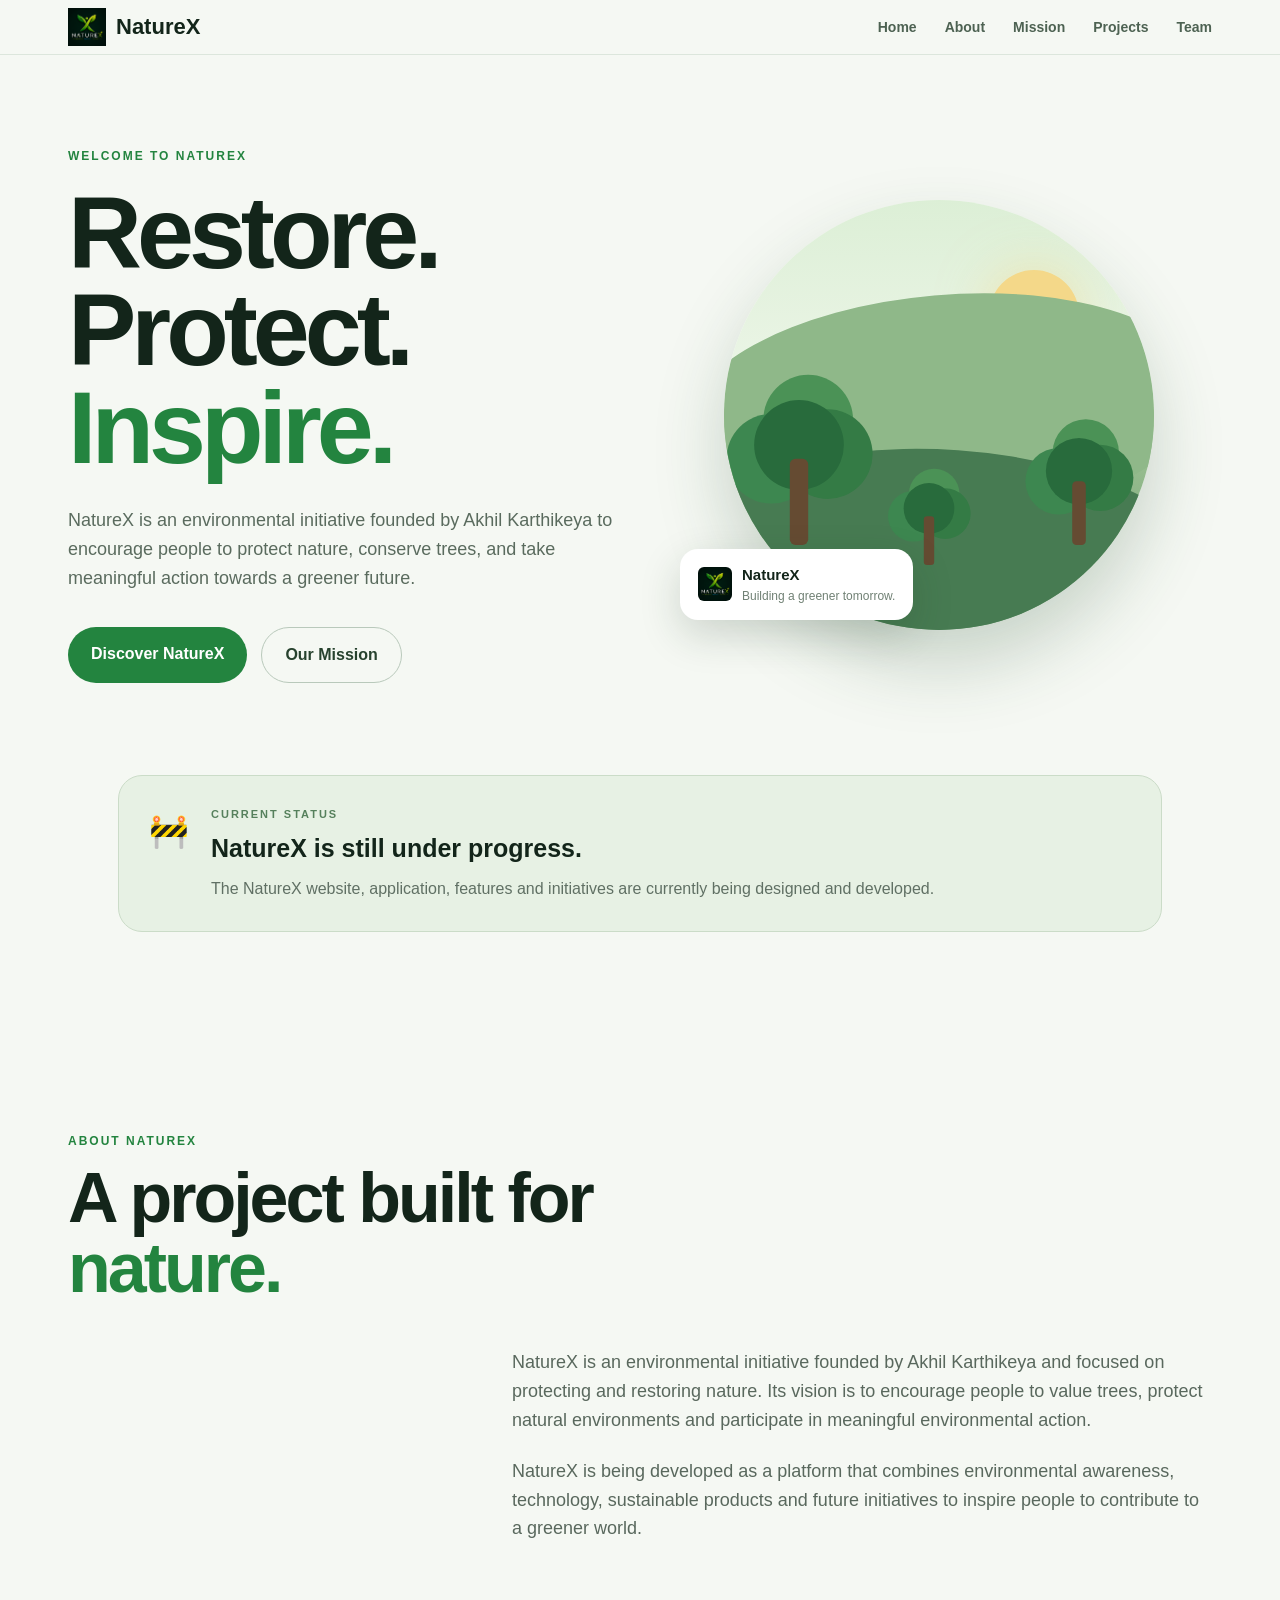
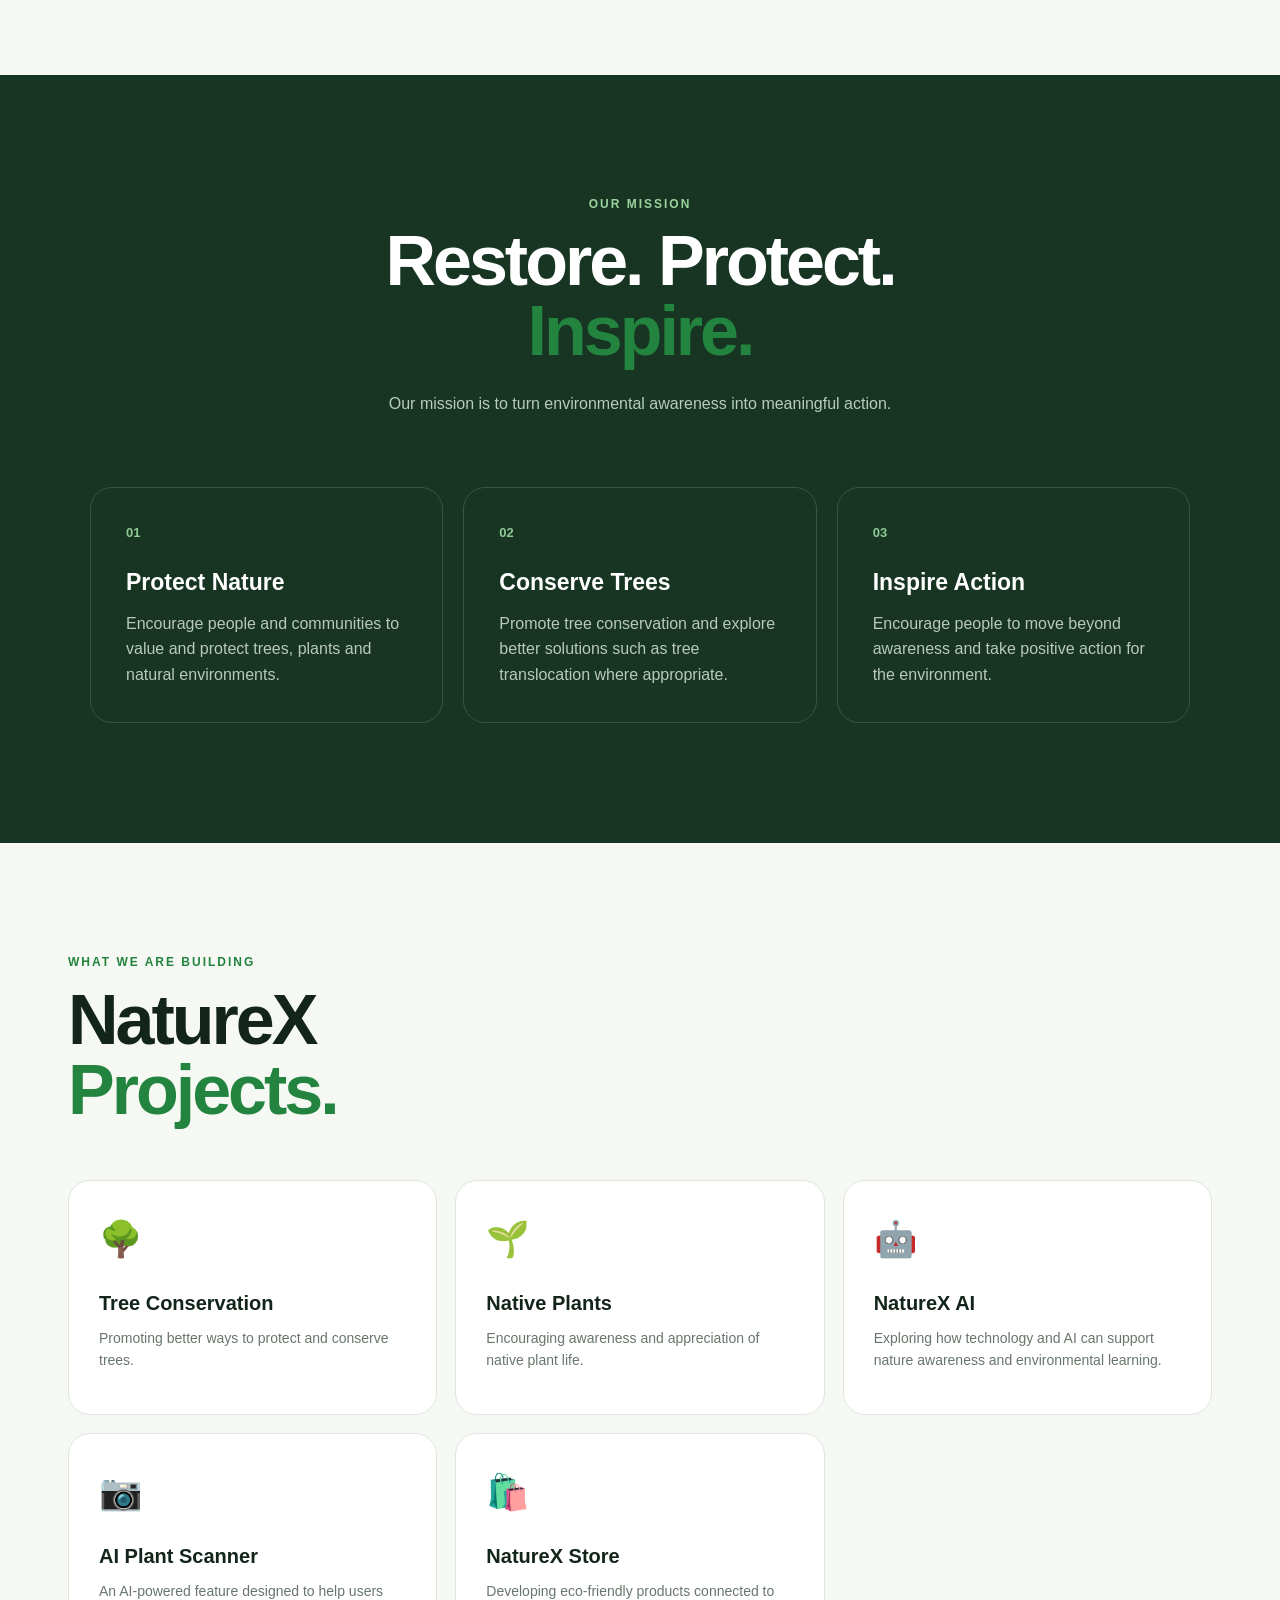
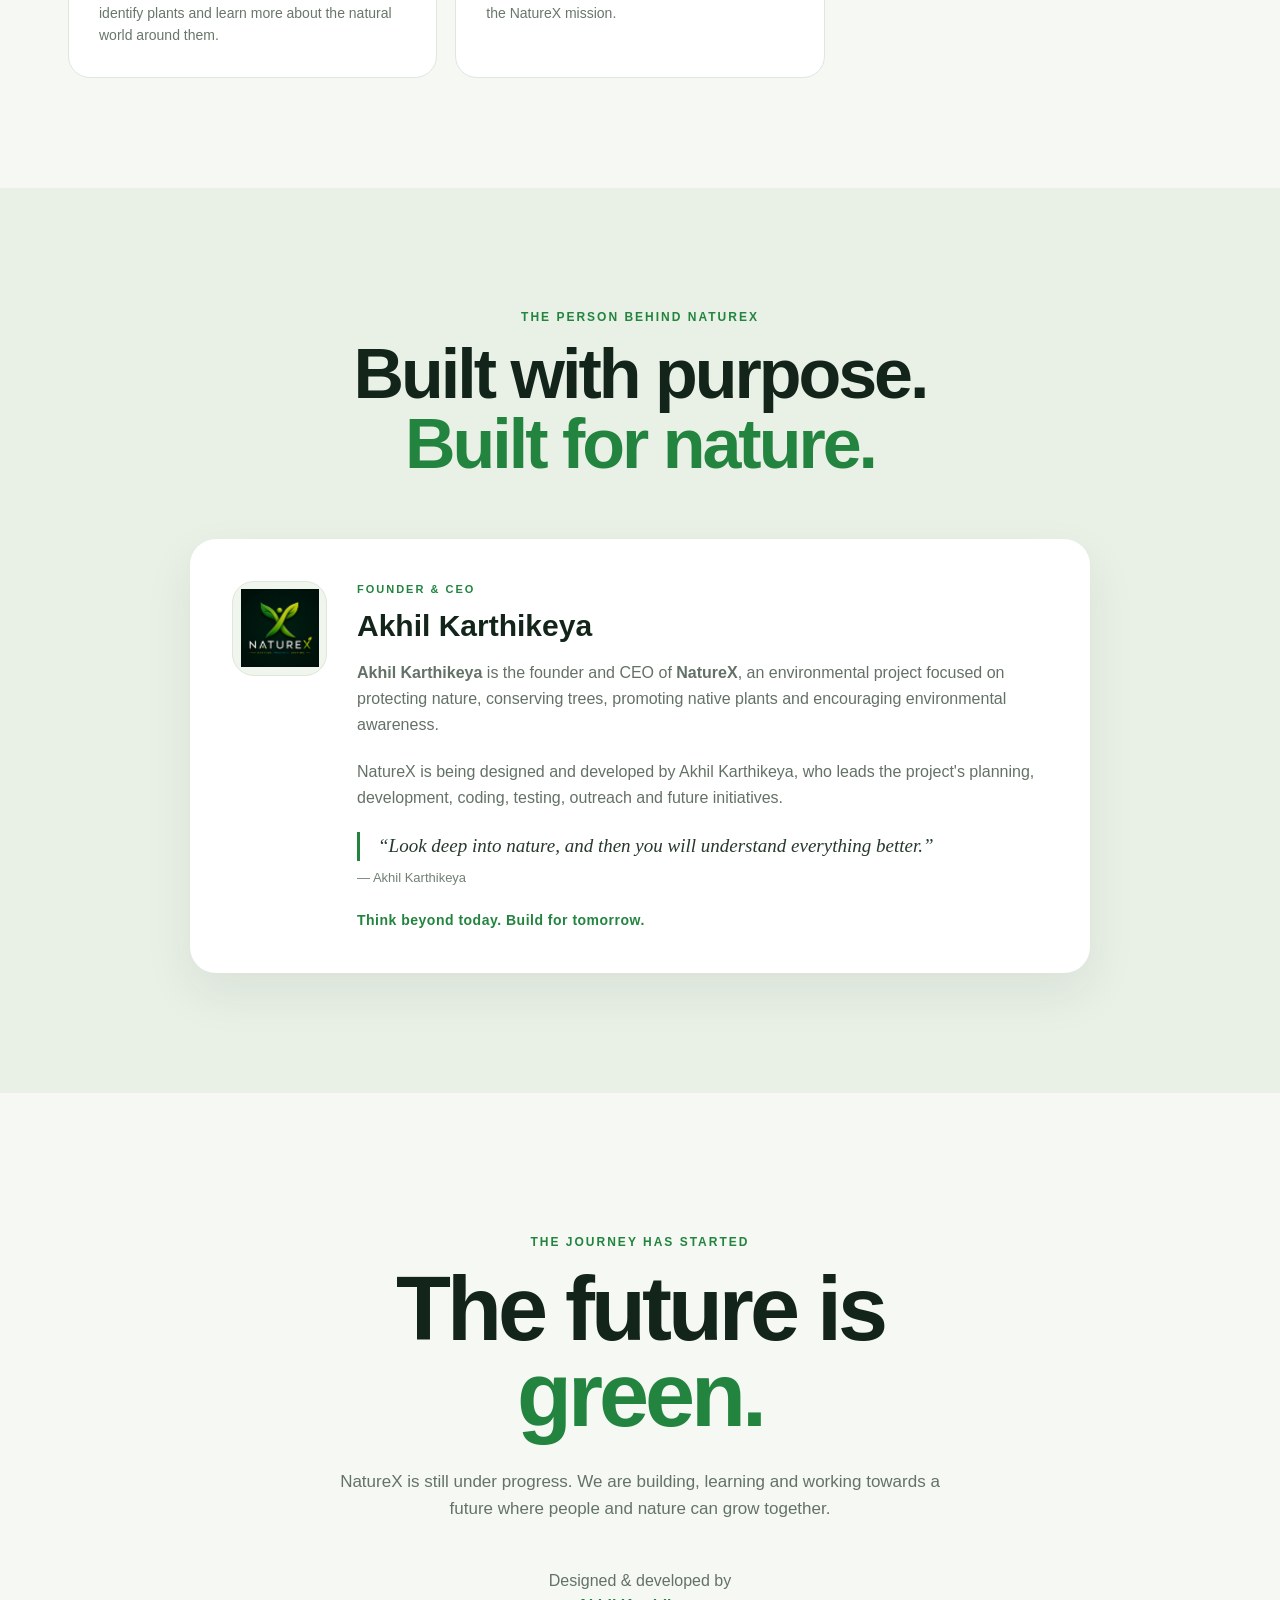
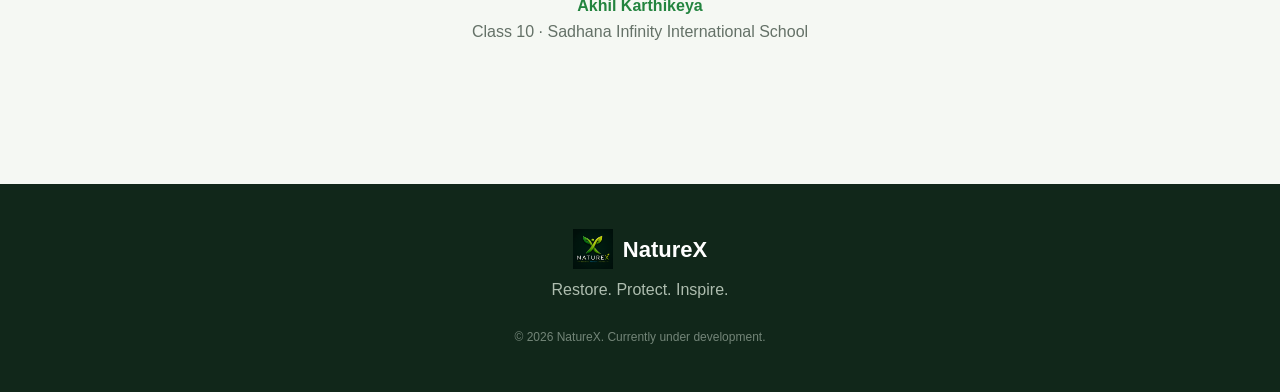
==== commit dfc25fc6: "Improve NatureX SEO and founder information" ====
--- a/index.html
+++ b/index.html
@@ -12,16 +12,18 @@
          BASIC SEO
     ========================== -->
 
-    <title>NatureX | Class 10 Environmental Project | Tree Conservation</title>
+    <title>
+        NatureX | Environmental Project | Restore. Protect. Inspire.
+    </title>
 
     <meta
         name="description"
-        content="NatureX is a Class 10 environmental project focused on tree conservation, tree translocation, native plants, environmental awareness, AI-powered plant learning, and eco-friendly solutions."
+        content="NatureX is an environmental project founded by Akhil Karthikeya, focused on tree conservation, tree translocation, native plants, environmental awareness, AI-powered plant learning, and eco-friendly products."
     >
 
     <meta
         name="keywords"
-        content="NatureX, NatureX project, Class 10 environmental project, environmental project, tree conservation, tree translocation, native plants, environmental awareness, plant identification, eco-friendly products"
+        content="NatureX, NatureX project, NatureX environmental project, Akhil Karthikeya, NatureX founder, NatureX CEO, environmental project, tree conservation, tree translocation, native plants, environmental awareness, plant identification, eco-friendly products, NatureX AI"
     >
 
     <meta
@@ -47,17 +49,16 @@
 
     <!-- =========================
          OPEN GRAPH
-         Used when website is shared
     ========================== -->
 
     <meta
         property="og:title"
-        content="NatureX | Class 10 Environmental Project"
+        content="NatureX | Environmental Project | Restore. Protect. Inspire."
     >
 
     <meta
         property="og:description"
-        content="NatureX is a Class 10 environmental project focused on protecting trees, tree translocation, native plants, environmental awareness, and technology for nature."
+        content="NatureX is an environmental project founded by Akhil Karthikeya, focused on protecting nature, conserving trees, promoting native plants, and inspiring environmental action."
     >
 
     <meta
@@ -89,20 +90,51 @@
     <!-- =========================
          STRUCTURED DATA
          Helps search engines
-         understand the website
+         understand NatureX and
+         its founder.
     ========================== -->
 
     <script type="application/ld+json">
     {
         "@context": "https://schema.org",
-        "@type": "WebSite",
-        "name": "NatureX",
-        "url": "https://velichetiakhil17-blip.github.io/NatureX-Webdesign/",
-        "description": "NatureX is a Class 10 environmental project focused on tree conservation, tree translocation, native plants, environmental awareness and technology for nature.",
-        "author": {
-            "@type": "Person",
-            "name": "Akhil Karthikeya"
-        }
+        "@graph": [
+
+            {
+                "@type": "Organization",
+                "@id": "https://velichetiakhil17-blip.github.io/NatureX-Webdesign/#organization",
+                "name": "NatureX",
+                "url": "https://velichetiakhil17-blip.github.io/NatureX-Webdesign/",
+                "logo": "https://velichetiakhil17-blip.github.io/NatureX-Webdesign/images/naturex_logo.png",
+                "description": "NatureX is an environmental project focused on tree conservation, tree translocation, native plants, environmental awareness, AI-powered plant learning, and eco-friendly products.",
+                "founder": {
+                    "@id": "https://velichetiakhil17-blip.github.io/NatureX-Webdesign/#akhil-karthikeya"
+                }
+            },
+
+            {
+                "@type": "Person",
+                "@id": "https://velichetiakhil17-blip.github.io/NatureX-Webdesign/#akhil-karthikeya",
+                "name": "Akhil Karthikeya",
+                "jobTitle": "Founder & CEO",
+                "url": "https://velichetiakhil17-blip.github.io/NatureX-Webdesign/",
+                "worksFor": {
+                    "@id": "https://velichetiakhil17-blip.github.io/NatureX-Webdesign/#organization"
+                },
+                "description": "Akhil Karthikeya is the founder and CEO of NatureX, an environmental project focused on protecting nature, conserving trees, promoting native plants, environmental awareness, and technology for learning about nature."
+            },
+
+            {
+                "@type": "WebSite",
+                "@id": "https://velichetiakhil17-blip.github.io/NatureX-Webdesign/#website",
+                "name": "NatureX",
+                "url": "https://velichetiakhil17-blip.github.io/NatureX-Webdesign/",
+                "description": "Official website of NatureX, an environmental project founded by Akhil Karthikeya.",
+                "publisher": {
+                    "@id": "https://velichetiakhil17-blip.github.io/NatureX-Webdesign/#organization"
+                }
+            }
+
+        ]
     }
     </script>
 
@@ -199,10 +231,12 @@
 
                 <h1>
 
-                    NatureX<br>
+                    Restore.<br>
+
+                    Protect.<br>
 
                     <span>
-                        Restore. Protect. Inspire.
+                        Inspire.
                     </span>
 
                 </h1>
@@ -210,10 +244,10 @@
 
                 <p class="hero-text">
 
-                    NatureX is a Class 10 environmental project focused on
-                    protecting trees, promoting tree translocation, raising
-                    environmental awareness, and inspiring people to help
-                    create a greener future.
+                    NatureX is an environmental initiative founded
+                    by Akhil Karthikeya to encourage people to
+                    protect nature, conserve trees, and take
+                    meaningful action towards a greener future.
 
                 </p>
 
@@ -341,8 +375,8 @@
                     <p>
 
                         The NatureX website, application,
-                        features and environmental initiatives
-                        are currently being designed and developed.
+                        features and initiatives are currently
+                        being designed and developed.
 
                     </p>
 
@@ -387,21 +421,24 @@
 
                 <p>
 
-                    NatureX is a Class 10 environmental project focused on
-                    protecting and restoring nature. The project aims to
-                    promote tree conservation, explore tree translocation,
-                    encourage native plants, and help people understand
-                    the importance of protecting our natural environment.
+                    NatureX is an environmental initiative
+                    founded by Akhil Karthikeya and focused
+                    on protecting and restoring nature.
+
+                    Its vision is to encourage people to value
+                    trees, protect natural environments and
+                    participate in meaningful environmental action.
 
                 </p>
 
 
                 <p>
 
-                    NatureX combines environmental awareness with technology
-                    and creative ideas. Future initiatives include NatureX AI,
-                    an AI-powered plant scanner, native plant awareness,
-                    and eco-friendly products designed around the NatureX mission.
+                    NatureX is being developed as a platform
+                    that combines environmental awareness,
+                    technology, sustainable products and future
+                    initiatives to inspire people to contribute
+                    to a greener world.
 
                 </p>
 
@@ -578,9 +615,7 @@
                     <p>
 
                         Promoting better ways to protect
-                        and conserve trees while raising
-                        awareness about the importance
-                        of trees to our environment.
+                        and conserve trees.
 
                     </p>
 
@@ -605,8 +640,7 @@
                     <p>
 
                         Encouraging awareness and appreciation
-                        of native plant life and the important
-                        role native plants play in local ecosystems.
+                        of native plant life.
 
                     </p>
 
@@ -631,8 +665,8 @@
                     <p>
 
                         Exploring how technology and AI can
-                        support nature awareness, environmental
-                        learning and interaction with the natural world.
+                        support nature awareness and
+                        environmental learning.
 
                     </p>
 
@@ -683,9 +717,7 @@
                     <p>
 
                         Developing eco-friendly products
-                        connected to the NatureX mission
-                        and encouraging people to support
-                        environmental awareness.
+                        connected to the NatureX mission.
 
                     </p>
 
@@ -736,7 +768,7 @@
 
                     <img
                         src="images/naturex_logo.png"
-                        alt="NatureX environmental project logo"
+                        alt="NatureX logo"
                     >
 
                 </div>
@@ -746,7 +778,7 @@
                 <div class="founder-content">
 
                     <p class="founder-role">
-                        FOUNDER & CEO
+                        FOUNDER &amp; CEO
                     </p>
 
 
@@ -757,10 +789,22 @@
 
                     <p class="founder-description">
 
+                        <strong>Akhil Karthikeya</strong> is the
+                        founder and CEO of <strong>NatureX</strong>,
+                        an environmental project focused on
+                        protecting nature, conserving trees,
+                        promoting native plants and encouraging
+                        environmental awareness.
+
+                    </p>
+
+
+                    <p class="founder-description">
+
                         NatureX is being designed and developed
-                        by <strong>Akhil Karthikeya</strong>,
-                        a Class 10 student at Sadhana Infinity
-                        International School.
+                        by Akhil Karthikeya, who leads the project's
+                        planning, development, coding, testing,
+                        outreach and future initiatives.
 
                     </p>
 
@@ -829,7 +873,7 @@
 
             <div class="final-credit">
 
-                Designed & developed by<br>
+                Designed &amp; developed by<br>
 
 
                 <strong>
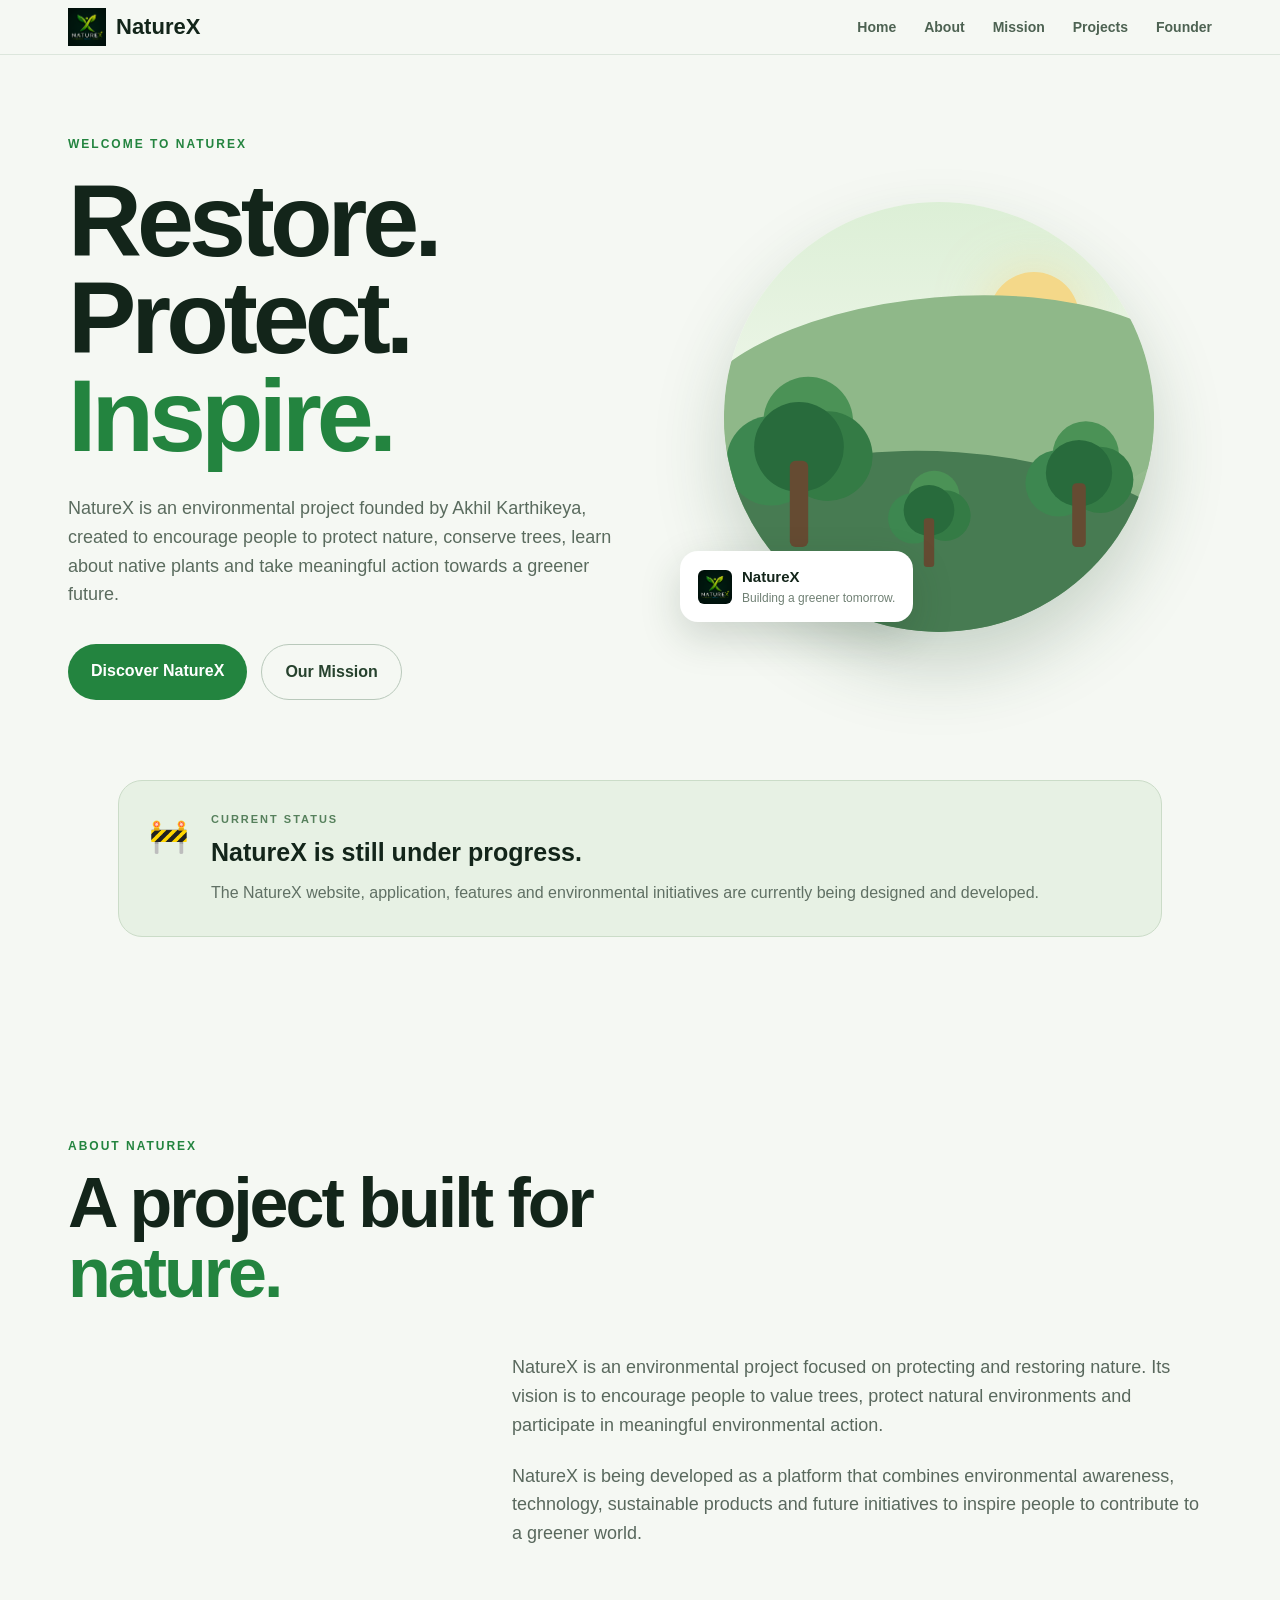
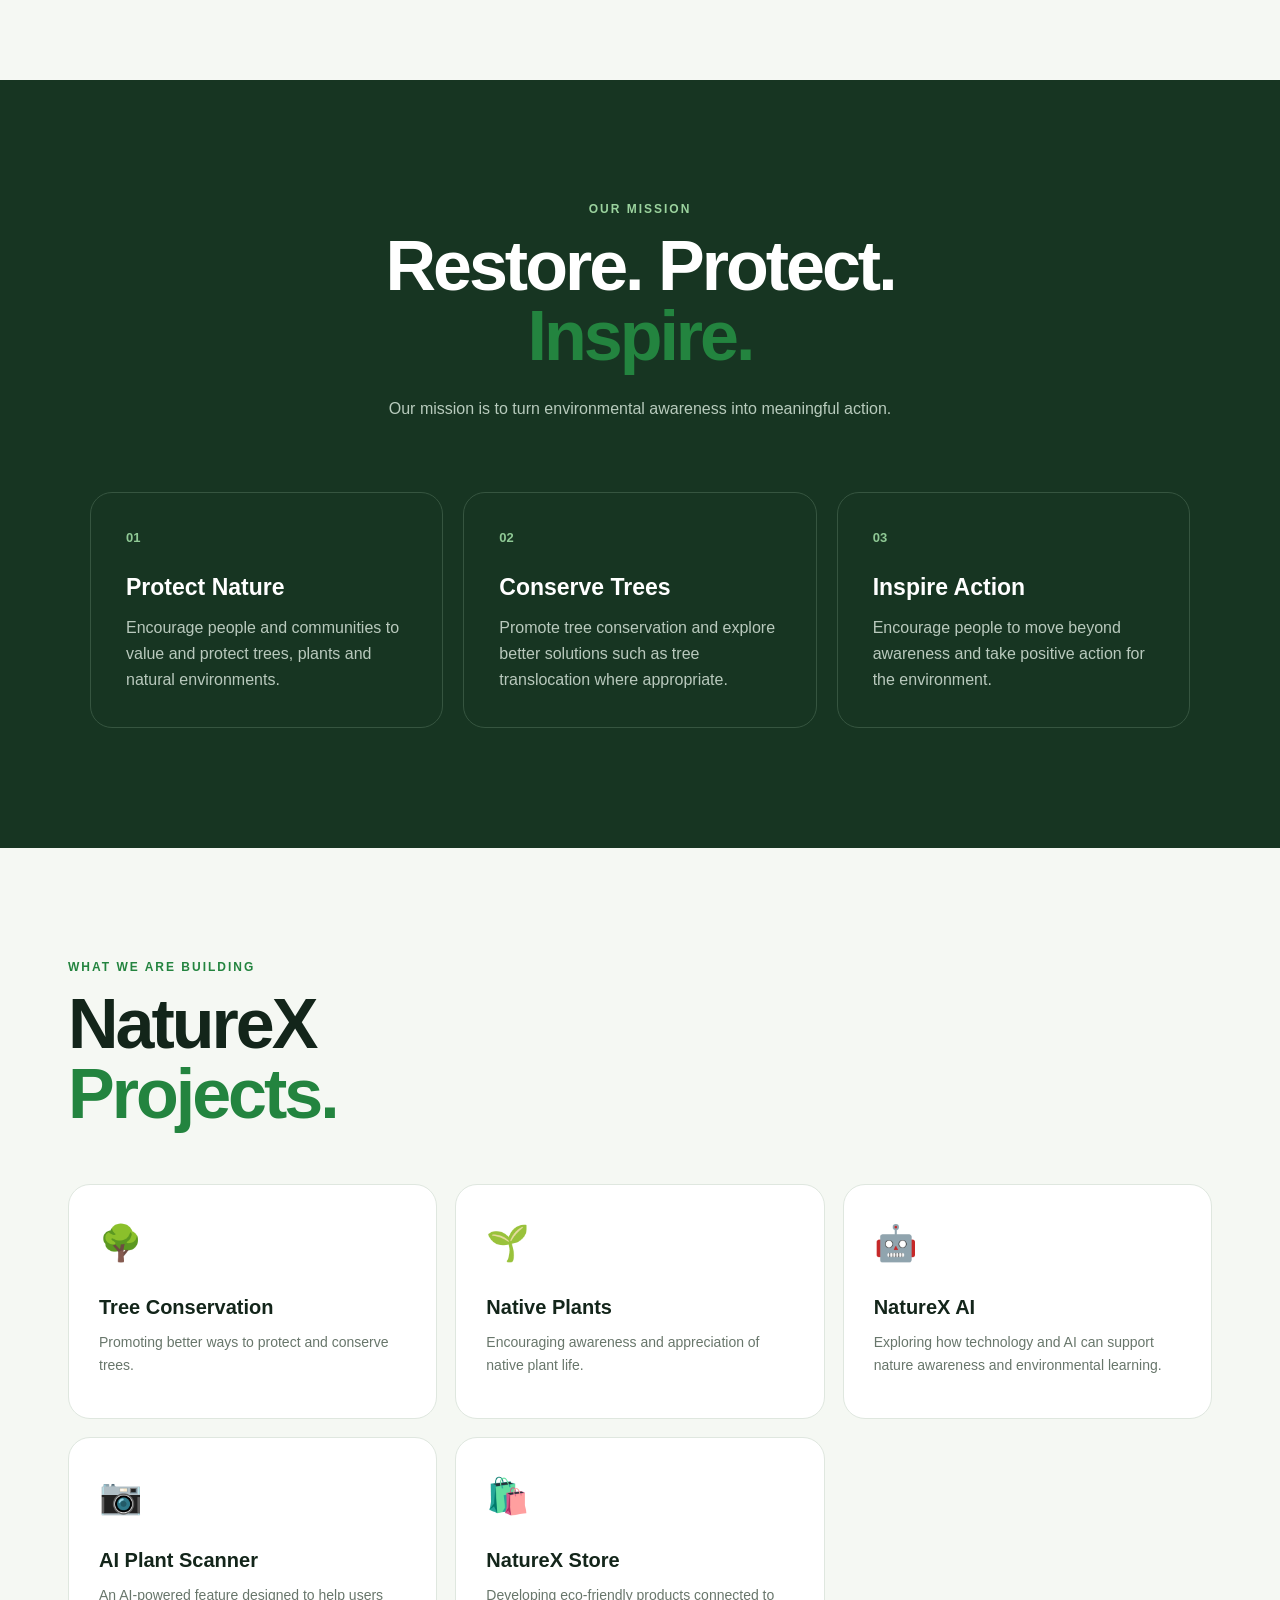
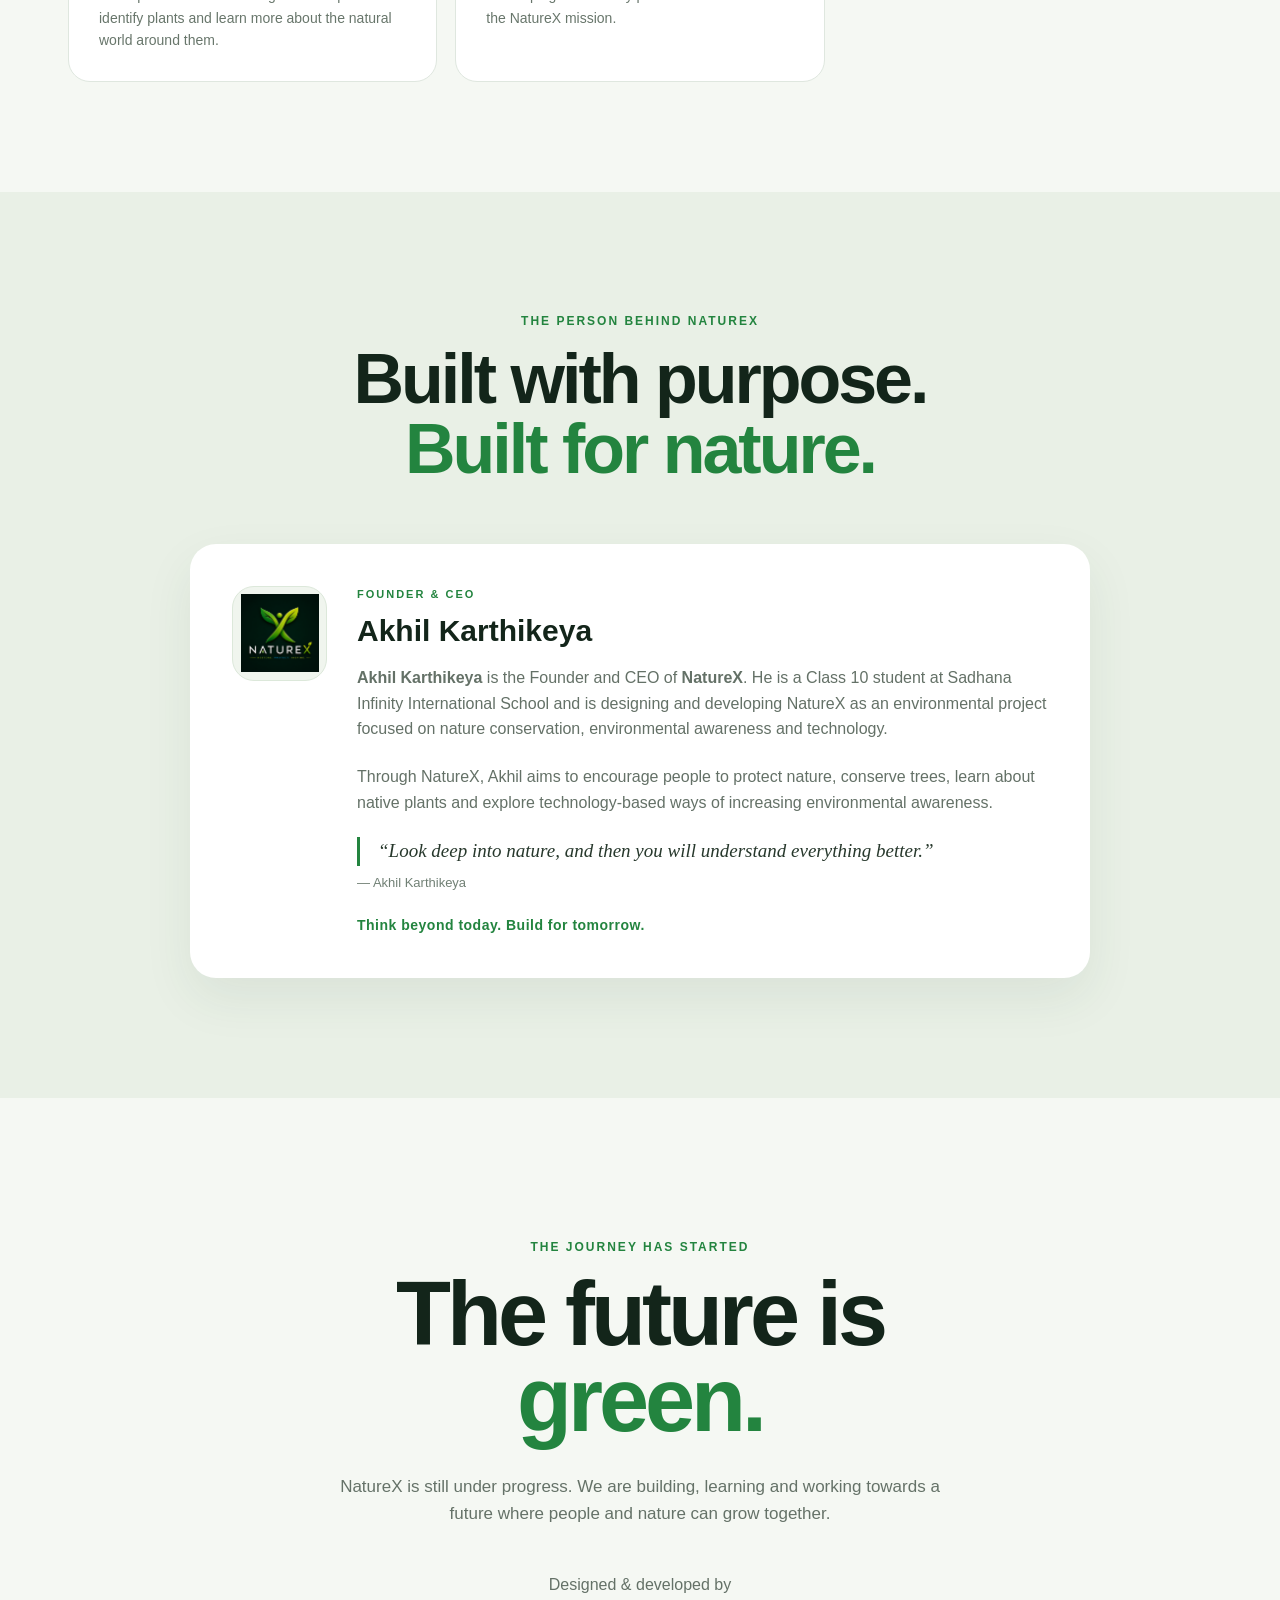
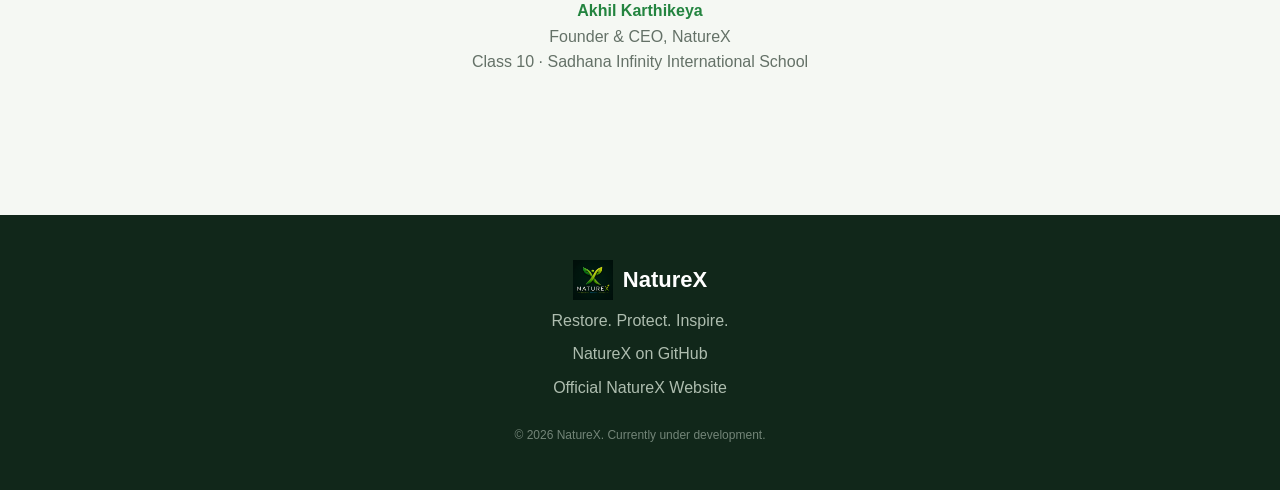
==== commit 48ab14ad: "Improve NatureX homepage SEO and founder information" ====
--- a/index.html
+++ b/index.html
@@ -13,17 +13,17 @@
     ========================== -->
 
     <title>
-        NatureX | Environmental Project | Restore. Protect. Inspire.
+        NatureX | Environmental Project | Akhil Karthikeya | Restore. Protect. Inspire.
     </title>
 
     <meta
         name="description"
-        content="NatureX is an environmental project founded by Akhil Karthikeya, focused on tree conservation, tree translocation, native plants, environmental awareness, AI-powered plant learning, and eco-friendly products."
+        content="NatureX is an environmental project founded by Akhil Karthikeya, focused on tree conservation, tree translocation, native plants, environmental awareness, AI-powered plant learning, and eco-friendly initiatives."
     >
 
     <meta
         name="keywords"
-        content="NatureX, NatureX project, NatureX environmental project, Akhil Karthikeya, NatureX founder, NatureX CEO, environmental project, tree conservation, tree translocation, native plants, environmental awareness, plant identification, eco-friendly products, NatureX AI"
+        content="NatureX, NatureX project, Akhil Karthikeya, NatureX founder, NatureX CEO, environmental project, tree conservation, tree translocation, native plants, environmental awareness, plant identification, AI plant scanner, NatureX AI, eco-friendly products"
     >
 
     <meta
@@ -53,7 +53,7 @@
 
     <meta
         property="og:title"
-        content="NatureX | Environmental Project | Restore. Protect. Inspire."
+        content="NatureX | Environmental Project | Akhil Karthikeya"
     >
 
     <meta
@@ -89,51 +89,46 @@
 
     <!-- =========================
          STRUCTURED DATA
-         Helps search engines
-         understand NatureX and
-         its founder.
     ========================== -->
 
     <script type="application/ld+json">
     {
         "@context": "https://schema.org",
         "@graph": [
-
+            {
+                "@type": "WebSite",
+                "@id": "https://velichetiakhil17-blip.github.io/NatureX-Webdesign/#website",
+                "url": "https://velichetiakhil17-blip.github.io/NatureX-Webdesign/",
+                "name": "NatureX",
+                "description": "NatureX is an environmental project focused on protecting nature, conserving trees, promoting native plants, environmental awareness and technology for nature education.",
+                "creator": {
+                    "@id": "https://velichetiakhil17-blip.github.io/NatureX-Webdesign/#akhil-karthikeya"
+                }
+            },
             {
                 "@type": "Organization",
                 "@id": "https://velichetiakhil17-blip.github.io/NatureX-Webdesign/#organization",
                 "name": "NatureX",
                 "url": "https://velichetiakhil17-blip.github.io/NatureX-Webdesign/",
-                "logo": "https://velichetiakhil17-blip.github.io/NatureX-Webdesign/images/naturex_logo.png",
-                "description": "NatureX is an environmental project focused on tree conservation, tree translocation, native plants, environmental awareness, AI-powered plant learning, and eco-friendly products.",
+                "logo": {
+                    "@type": "ImageObject",
+                    "url": "https://velichetiakhil17-blip.github.io/NatureX-Webdesign/images/naturex_logo.png"
+                },
                 "founder": {
                     "@id": "https://velichetiakhil17-blip.github.io/NatureX-Webdesign/#akhil-karthikeya"
                 }
             },
-
             {
                 "@type": "Person",
                 "@id": "https://velichetiakhil17-blip.github.io/NatureX-Webdesign/#akhil-karthikeya",
                 "name": "Akhil Karthikeya",
-                "jobTitle": "Founder & CEO",
-                "url": "https://velichetiakhil17-blip.github.io/NatureX-Webdesign/",
+                "jobTitle": "Founder & CEO of NatureX",
                 "worksFor": {
-                    "@id": "https://velichetiakhil17-blip.github.io/NatureX-Webdesign/#organization"
-                },
-                "description": "Akhil Karthikeya is the founder and CEO of NatureX, an environmental project focused on protecting nature, conserving trees, promoting native plants, environmental awareness, and technology for learning about nature."
-            },
-
-            {
-                "@type": "WebSite",
-                "@id": "https://velichetiakhil17-blip.github.io/NatureX-Webdesign/#website",
-                "name": "NatureX",
-                "url": "https://velichetiakhil17-blip.github.io/NatureX-Webdesign/",
-                "description": "Official website of NatureX, an environmental project founded by Akhil Karthikeya.",
-                "publisher": {
-                    "@id": "https://velichetiakhil17-blip.github.io/NatureX-Webdesign/#organization"
+                    "@type": "Organization",
+                    "name": "NatureX",
+                    "url": "https://velichetiakhil17-blip.github.io/NatureX-Webdesign/"
                 }
             }
-
         ]
     }
     </script>
@@ -195,7 +190,7 @@
                 </a>
 
                 <a href="#team">
-                    Team
+                    Founder
                 </a>
 
             </nav>
@@ -244,10 +239,11 @@
 
                 <p class="hero-text">
 
-                    NatureX is an environmental initiative founded
-                    by Akhil Karthikeya to encourage people to
-                    protect nature, conserve trees, and take
-                    meaningful action towards a greener future.
+                    NatureX is an environmental project founded by
+                    Akhil Karthikeya, created to encourage people
+                    to protect nature, conserve trees, learn about
+                    native plants and take meaningful action
+                    towards a greener future.
 
                 </p>
 
@@ -324,7 +320,7 @@
 
                     <img
                         src="images/naturex_logo.png"
-                        alt="NatureX environmental project logo"
+                        alt="NatureX Logo"
                     >
 
                     <div>
@@ -375,8 +371,8 @@
                     <p>
 
                         The NatureX website, application,
-                        features and initiatives are currently
-                        being designed and developed.
+                        features and environmental initiatives
+                        are currently being designed and developed.
 
                     </p>
 
@@ -421,24 +417,22 @@
 
                 <p>
 
-                    NatureX is an environmental initiative
-                    founded by Akhil Karthikeya and focused
-                    on protecting and restoring nature.
-
-                    Its vision is to encourage people to value
-                    trees, protect natural environments and
-                    participate in meaningful environmental action.
+                    NatureX is an environmental project focused
+                    on protecting and restoring nature. Its vision
+                    is to encourage people to value trees, protect
+                    natural environments and participate in
+                    meaningful environmental action.
 
                 </p>
 
 
                 <p>
 
-                    NatureX is being developed as a platform
-                    that combines environmental awareness,
-                    technology, sustainable products and future
-                    initiatives to inspire people to contribute
-                    to a greener world.
+                    NatureX is being developed as a platform that
+                    combines environmental awareness, technology,
+                    sustainable products and future initiatives
+                    to inspire people to contribute to a greener
+                    world.
 
                 </p>
 
@@ -598,8 +592,6 @@
             <div class="projects-grid">
 
 
-                <!-- TREE CONSERVATION -->
-
                 <div class="project-card">
 
                     <span class="project-icon">
@@ -623,8 +615,6 @@
 
 
 
-                <!-- NATIVE PLANTS -->
-
                 <div class="project-card">
 
                     <span class="project-icon">
@@ -648,8 +638,6 @@
 
 
 
-                <!-- NATUREX AI -->
-
                 <div class="project-card">
 
                     <span class="project-icon">
@@ -674,8 +662,6 @@
 
 
 
-                <!-- AI PLANT SCANNER -->
-
                 <div class="project-card">
 
                     <span class="project-icon">
@@ -700,8 +686,6 @@
 
 
 
-                <!-- NATUREX STORE -->
-
                 <div class="project-card">
 
                     <span class="project-icon">
@@ -730,7 +714,7 @@
 
 
         <!-- =========================
-             TEAM / FOUNDER
+             FOUNDER
         ========================== -->
 
         <section
@@ -762,13 +746,11 @@
             <div class="founder-card">
 
 
-                <!-- NATUREX LOGO -->
-
                 <div class="founder-icon">
 
                     <img
                         src="images/naturex_logo.png"
-                        alt="NatureX logo"
+                        alt="NatureX logo founded by Akhil Karthikeya"
                     >
 
                 </div>
@@ -778,7 +760,7 @@
                 <div class="founder-content">
 
                     <p class="founder-role">
-                        FOUNDER &amp; CEO
+                        FOUNDER & CEO
                     </p>
 
 
@@ -790,26 +772,26 @@
                     <p class="founder-description">
 
                         <strong>Akhil Karthikeya</strong> is the
-                        founder and CEO of <strong>NatureX</strong>,
-                        an environmental project focused on
-                        protecting nature, conserving trees,
-                        promoting native plants and encouraging
+                        Founder and CEO of <strong>NatureX</strong>.
+                        He is a Class 10 student at Sadhana Infinity
+                        International School and is designing and
+                        developing NatureX as an environmental
+                        project focused on nature conservation,
+                        environmental awareness and technology.
+
+                    </p>
+
+
+                    <p class="founder-description">
+
+                        Through NatureX, Akhil aims to encourage
+                        people to protect nature, conserve trees,
+                        learn about native plants and explore
+                        technology-based ways of increasing
                         environmental awareness.
 
                     </p>
 
-
-                    <p class="founder-description">
-
-                        NatureX is being designed and developed
-                        by Akhil Karthikeya, who leads the project's
-                        planning, development, coding, testing,
-                        outreach and future initiatives.
-
-                    </p>
-
-
-                    <!-- QUOTE -->
 
                     <blockquote>
 
@@ -873,7 +855,7 @@
 
             <div class="final-credit">
 
-                Designed &amp; developed by<br>
+                Designed & developed by<br>
 
 
                 <strong>
@@ -884,6 +866,9 @@
                 <br>
 
 
+                Founder & CEO, NatureX
+                <br>
+
                 Class 10 · Sadhana Infinity International School
 
             </div>
@@ -904,7 +889,7 @@
 
             <img
                 src="images/naturex_logo.png"
-                alt="NatureX environmental project logo"
+                alt="NatureX Logo"
             >
 
 
@@ -920,6 +905,30 @@
         </p>
 
 
+        <p>
+
+            <a
+                href="https://github.com/velichetiakhil17-blip/NatureX-Webdesign"
+                target="_blank"
+                rel="noopener noreferrer"
+            >
+                NatureX on GitHub
+            </a>
+
+        </p>
+
+
+        <p>
+
+            <a
+                href="https://velichetiakhil17-blip.github.io/NatureX-Webdesign/"
+            >
+                Official NatureX Website
+            </a>
+
+        </p>
+
+
         <p class="copyright">
 
             © 2026 NatureX.
